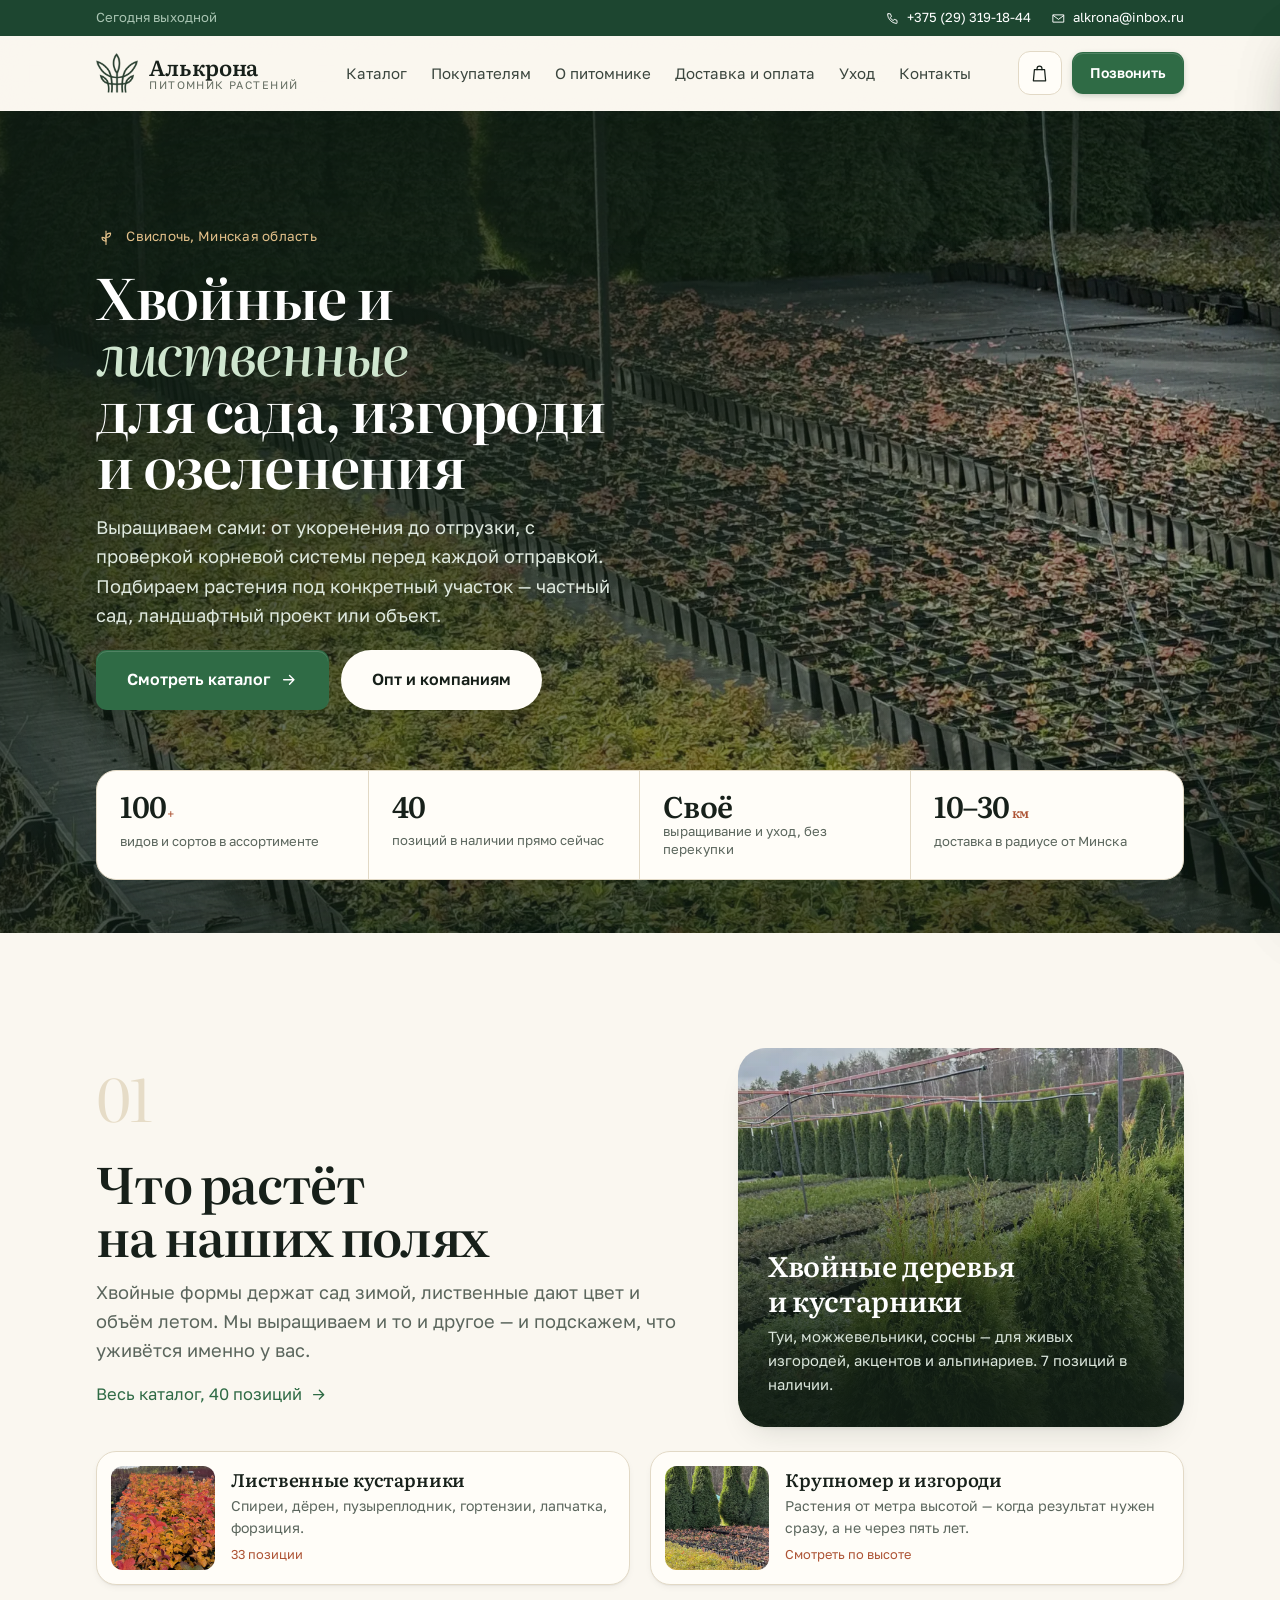
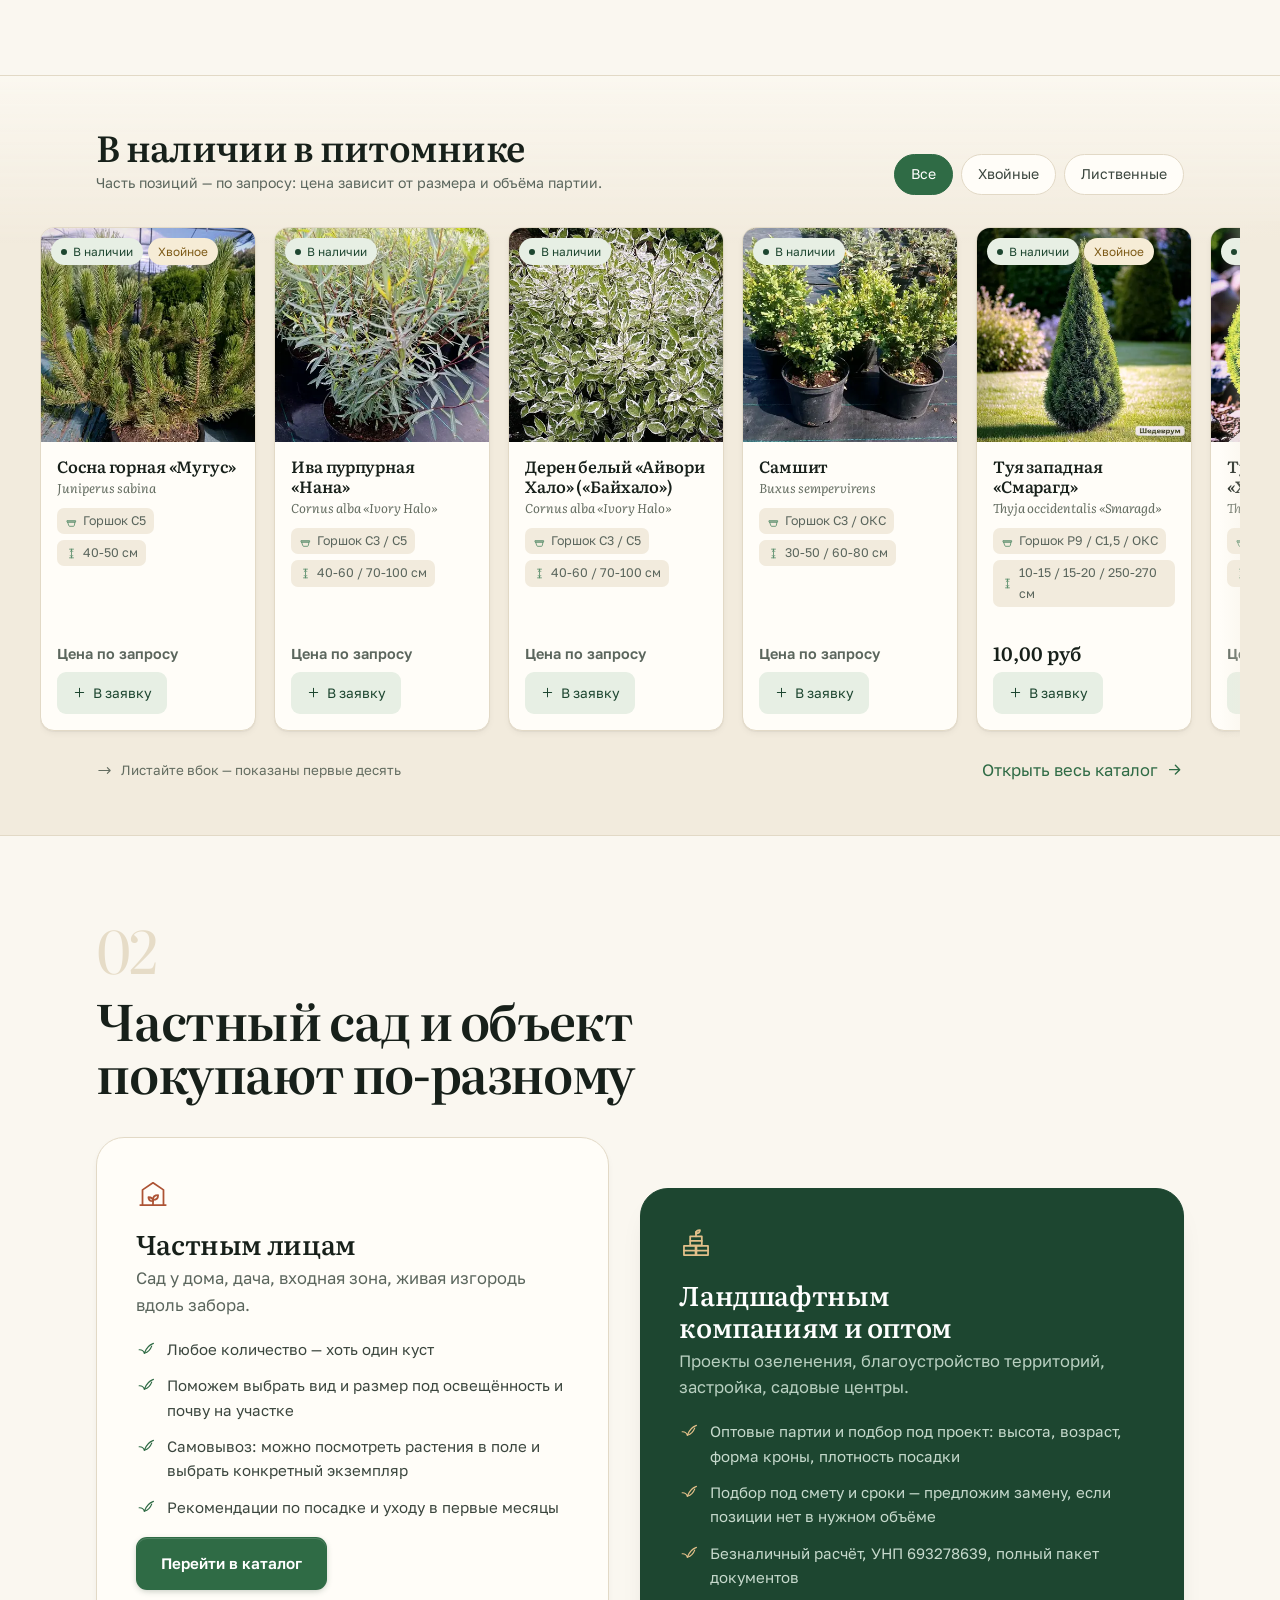
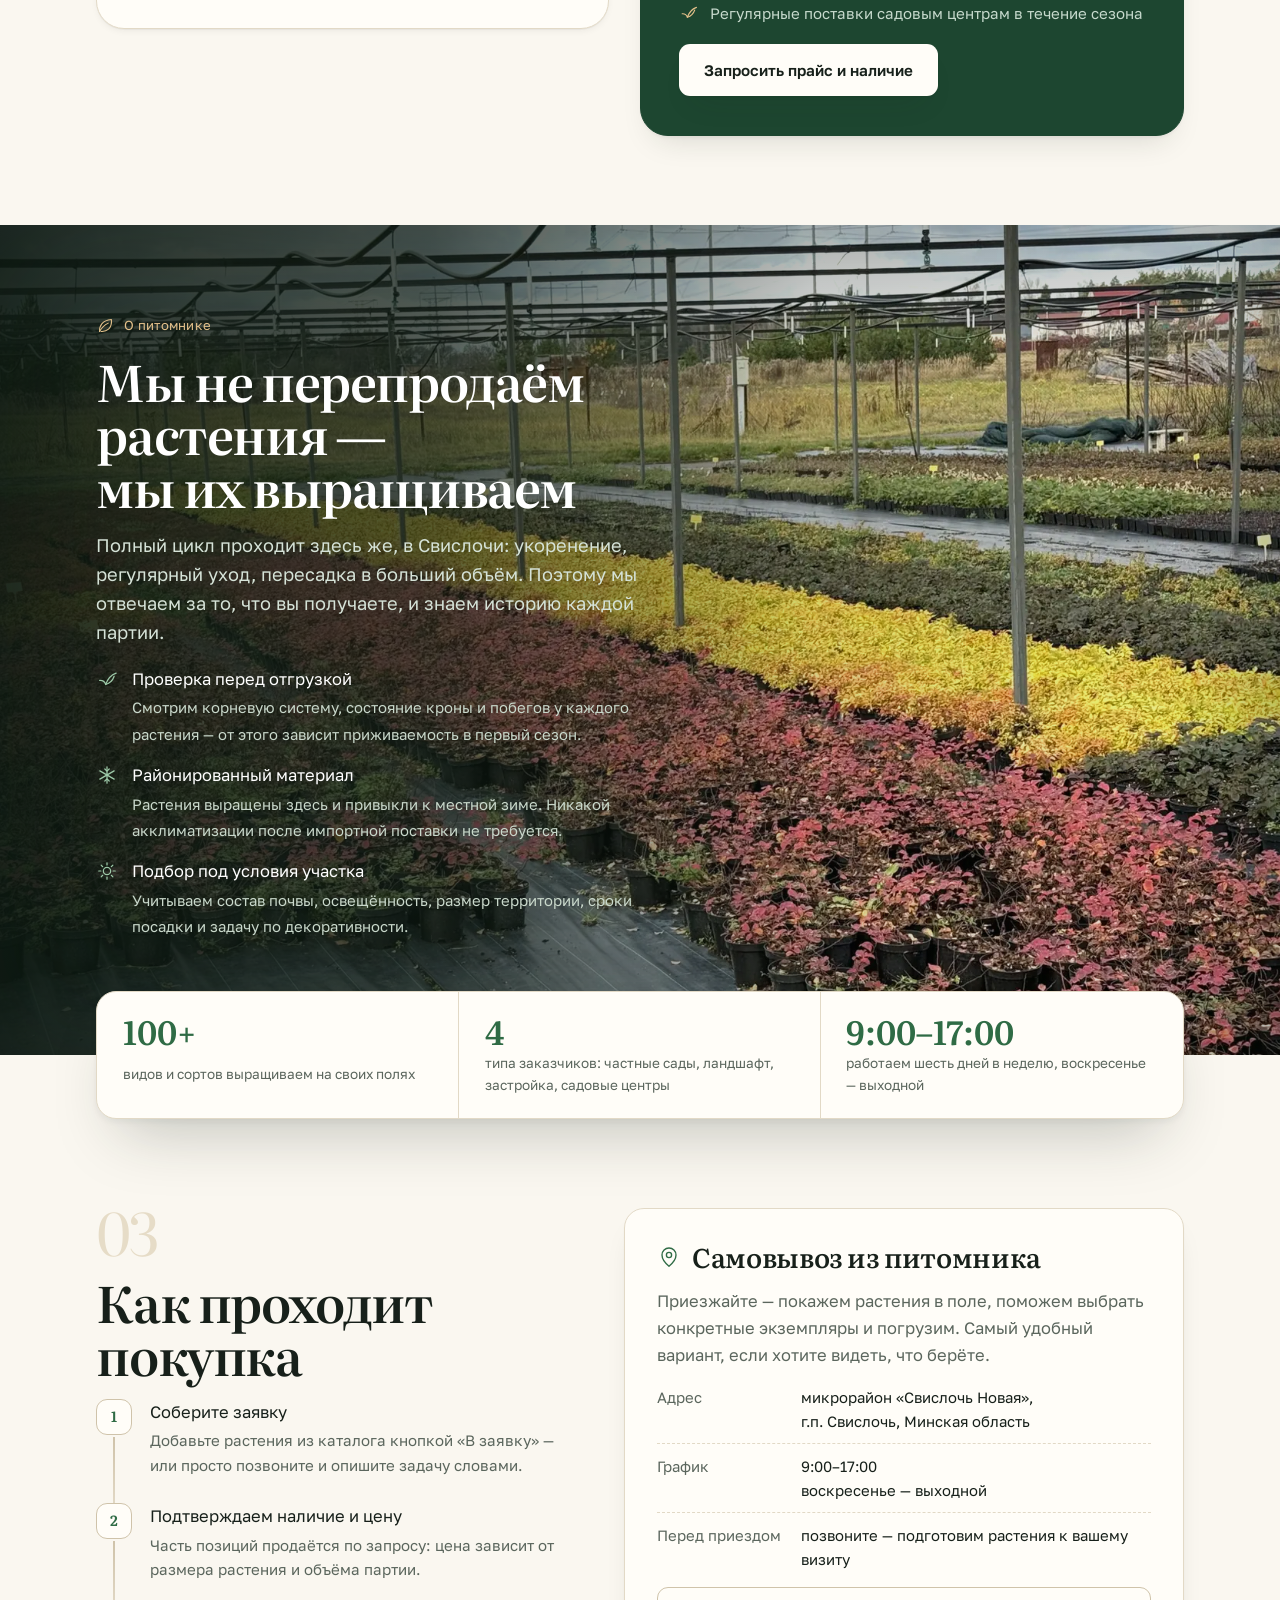
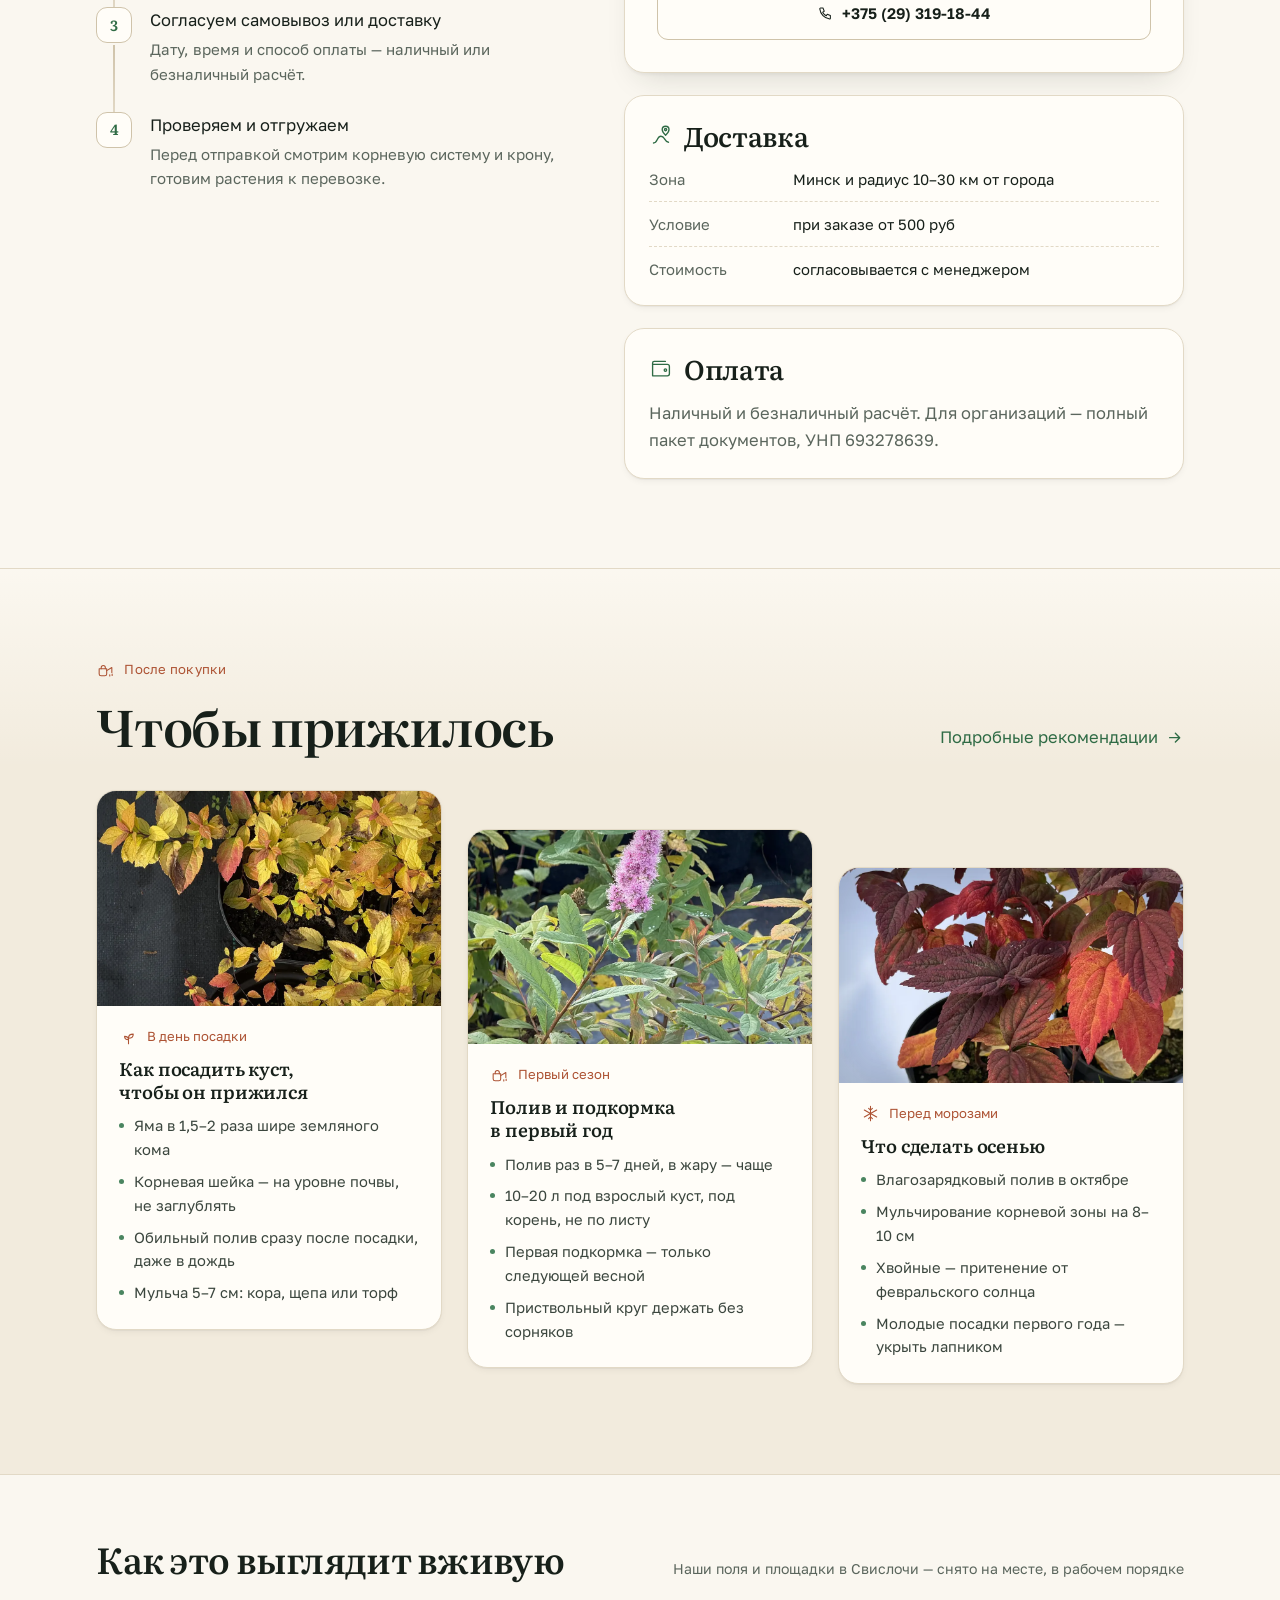
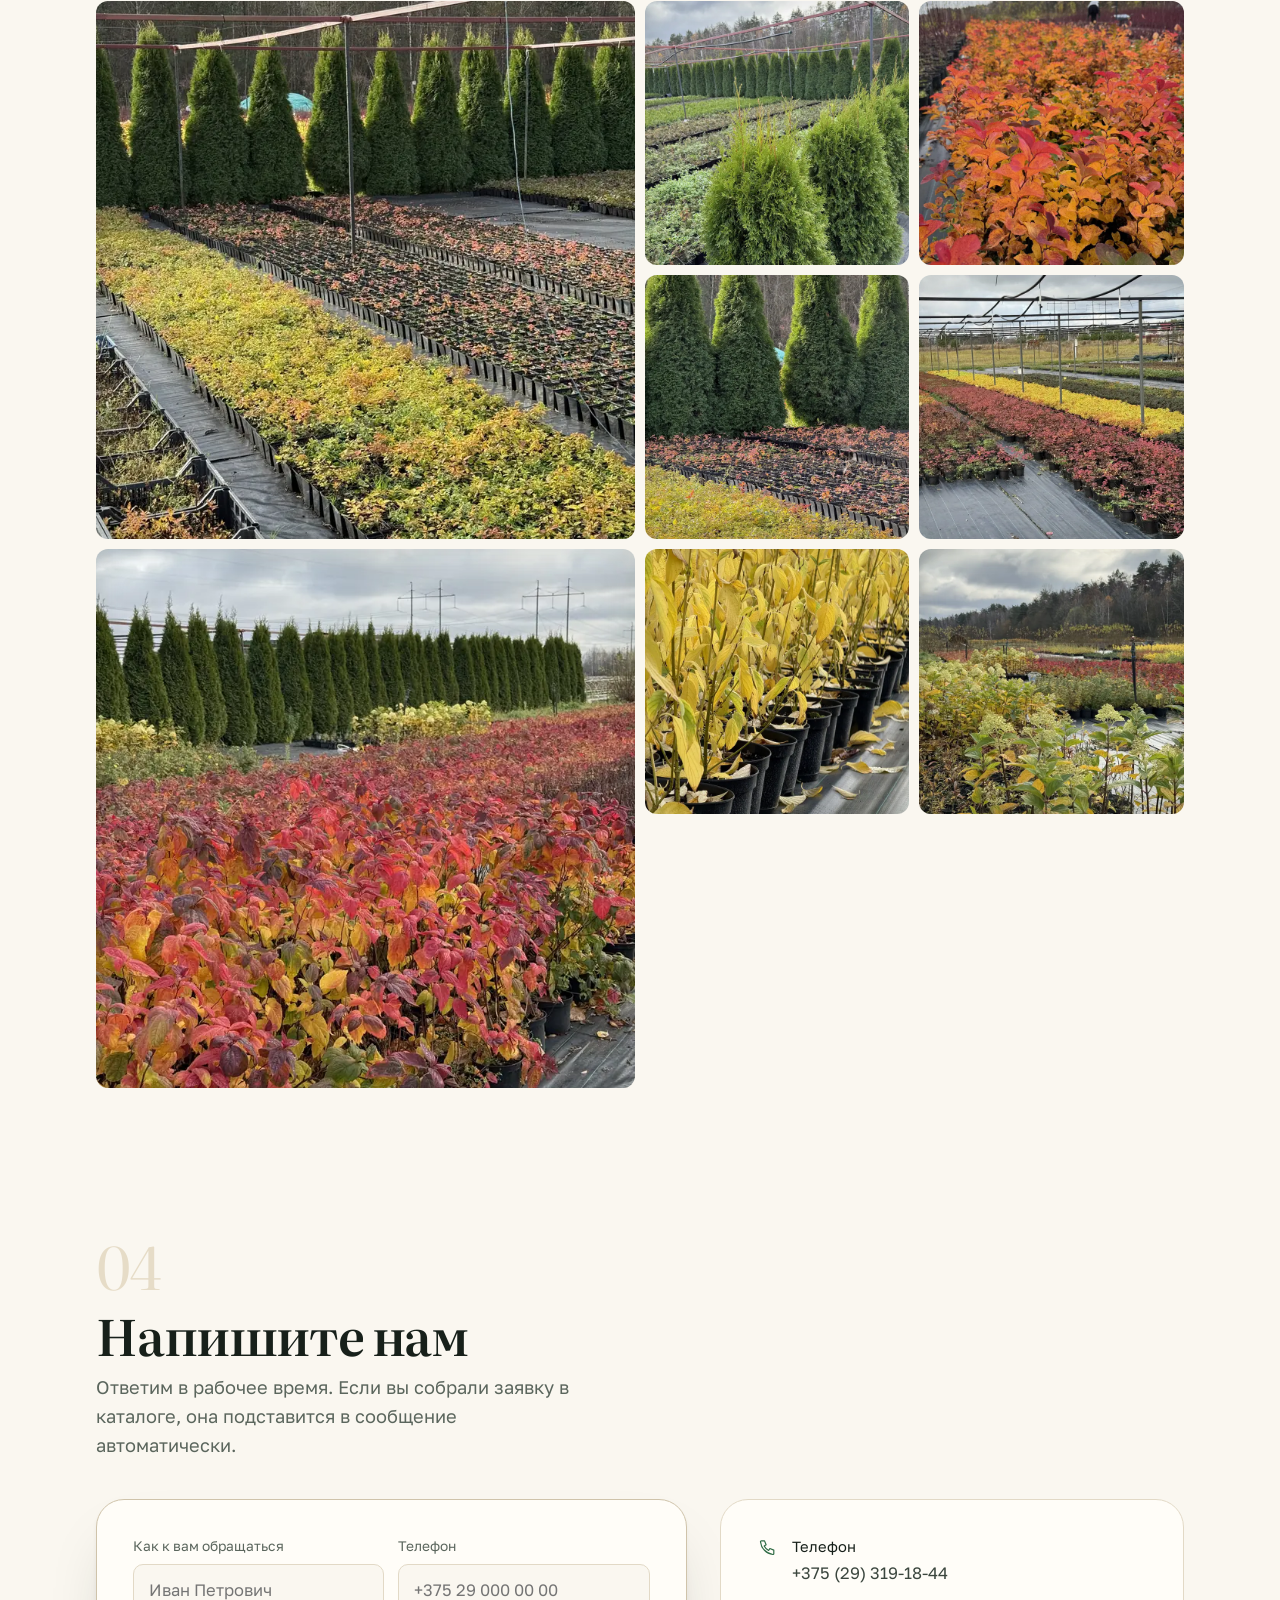
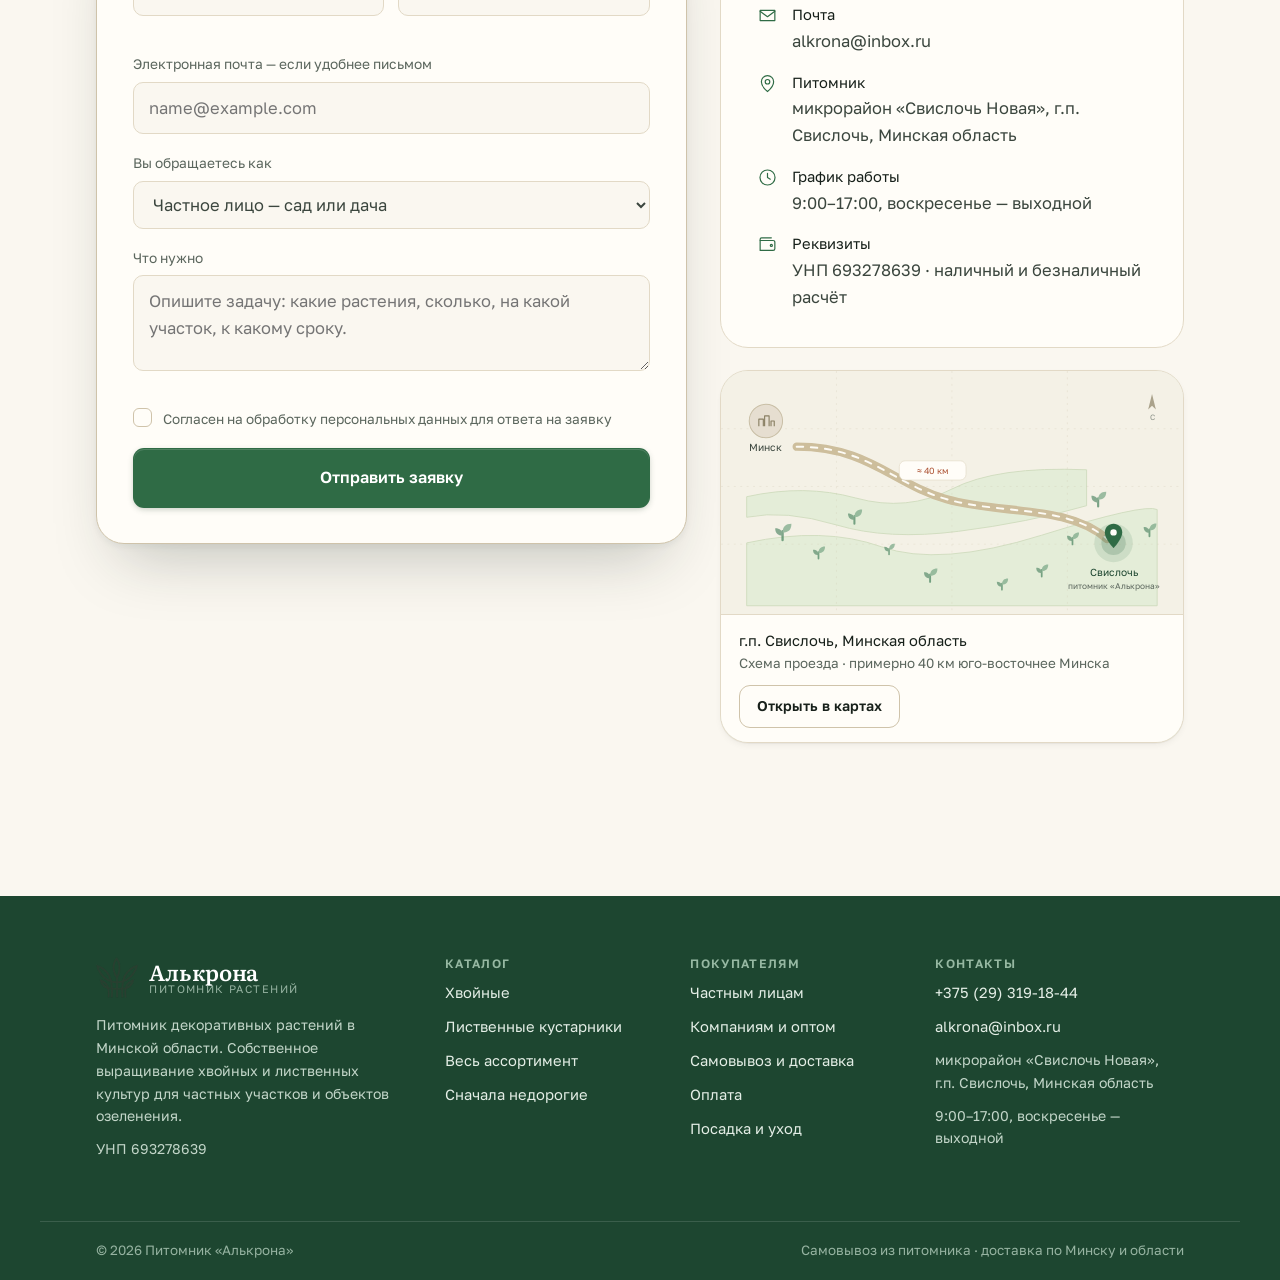
==== index.html @ 6b09556f "first commit" ====
<!doctype html>
<html lang="ru">
<head>
<meta charset="utf-8">
<meta name="viewport" content="width=device-width, initial-scale=1">
<title>Питомник декоративных растений «Алькрона» — хвойные и кустарники, Минская область</title>
<meta name="description" content="Питомник Алькрона в Свислочи Минской области: собственное выращивание хвойных и лиственных декоративных кустарников. Каталог, самовывоз и доставка по Минску и области. Тел. +375 (29) 319-18-44.">
<meta name="theme-color" content="#1d4630">
<meta property="og:title" content="Питомник декоративных растений «Алькрона» — хвойные и кустарники, Минская область">
<meta property="og:description" content="Питомник Алькрона в Свислочи Минской области: собственное выращивание хвойных и лиственных декоративных кустарников. Каталог, самовывоз и доставка по Минску и области. Тел. +375 (29) 319-18-44.">
<meta property="og:type" content="website">
<meta property="og:locale" content="ru_RU">
<link rel="icon" href="assets/img/favicon.png" type="image/png">
<link rel="apple-touch-icon" href="assets/img/logo-mark-128.png">
<link rel="preconnect" href="https://fonts.googleapis.com">
<link rel="preconnect" href="https://fonts.gstatic.com" crossorigin>
<link href="https://fonts.googleapis.com/css2?family=Literata:ital,opsz,wght@0,7..72,400..700;1,7..72,400..600&family=Golos+Text:wght@400..700&display=swap" rel="stylesheet">
<link rel="stylesheet" href="assets/css/styles.css?v=1787279535">
</head>
<body>
<a class="skip" href="#main">Перейти к содержимому</a>

<div class="topbar">
  <div class="wrap">
    <span class="t-note" data-today>9:00–17:00, воскресенье — выходной</span>
    <span style="display:flex;gap:20px;flex-wrap:wrap;align-items:center">
      <a href="tel:+375293191844"><svg viewBox="0 0 24 24" fill="none" stroke="currentColor" stroke-linecap="round" stroke-linejoin="round" stroke-width="1.5" aria-hidden="true"><path d="M5 4.4h3.6l1.8 4.5-2.2 1.4a11.4 11.4 0 0 0 5.1 5.1l1.4-2.2 4.5 1.8V19a1 1 0 0 1-1.1 1A16.4 16.4 0 0 1 4 5.5 1 1 0 0 1 5 4.4z"/></svg>+375 (29) 319-18-44</a>
      <a href="mailto:alkrona@inbox.ru"><svg viewBox="0 0 24 24" fill="none" stroke="currentColor" stroke-linecap="round" stroke-linejoin="round" stroke-width="1.5" aria-hidden="true"><path d="M3.6 6.2h16.8v11.6H3.6z"/><path d="m3.6 7.2 8.4 6.2 8.4-6.2"/></svg>alkrona@inbox.ru</a>
    </span>
  </div>
</div>

<header class="header">
  <div class="wrap nav">
    <a class="brand" href="index.html" aria-label="Алькрона — на главную">
      <img src="assets/img/logo-mark-128.png" alt="" width="42" height="41">
      <span class="brand-txt"><b>Алькрона</b><span>питомник растений</span></span>
    </a>
    <nav class="nav-links" aria-label="Основное меню"><a href="catalog.html">Каталог</a><a href="#audience">Покупателям</a><a href="#about">О питомнике</a><a href="#buy">Доставка и оплата</a><a href="care.html">Уход</a><a href="#contacts">Контакты</a></nav>
    <div class="nav-actions">
      <button class="icon-btn" data-req-open aria-label="Открыть заявку" aria-haspopup="dialog">
        <svg viewBox="0 0 24 24" fill="none" stroke="currentColor" stroke-linecap="round" stroke-linejoin="round" stroke-width="1.4" aria-hidden="true"><path d="M6.2 7.6h11.6L19 20.4H5z"/><path d="M9.2 7.6V6.4a2.8 2.8 0 0 1 5.6 0v1.2"/></svg><span class="badge" data-req-count aria-hidden="true">0</span>
      </button>
      <a class="btn btn-primary btn-sm nav-call" href="tel:+375293191844">Позвонить</a>
      <button class="icon-btn burger" data-burger aria-label="Меню" aria-expanded="false"><svg viewBox="0 0 24 24" fill="none" stroke="currentColor" stroke-linecap="round" stroke-linejoin="round" stroke-width="1.4" aria-hidden="true"><path d="M4 8h16M4 16h16"/></svg></button>
    </div>
  </div>
</header>

<nav class="mobile-nav" aria-label="Мобильное меню">
  <div class="m-head">
    <span class="brand-txt"><b>Меню</b></span>
    <button class="icon-btn" data-close-nav aria-label="Закрыть меню"><svg viewBox="0 0 24 24" fill="none" stroke="currentColor" stroke-linecap="round" stroke-linejoin="round" stroke-width="1.4" aria-hidden="true"><path d="M6 6l12 12M18 6 6 18"/></svg></button>
  </div>
  <a href="catalog.html">Каталог</a><a href="#audience">Покупателям</a><a href="#about">О питомнике</a><a href="#buy">Доставка и оплата</a><a href="care.html">Уход</a><a href="#contacts">Контакты</a>
  <div class="m-foot">
    <a class="btn btn-primary btn-block" href="tel:+375293191844">+375 (29) 319-18-44</a>
    <a class="btn btn-outline btn-block" href="mailto:alkrona@inbox.ru">alkrona@inbox.ru</a>
    <p class="small muted">микрорайон «Свислочь Новая», г.п. Свислочь, Минская область<br>9:00–17:00, воскресенье — выходной</p>
  </div>
</nav>

<main id="main">

  <!-- ======================= ХИРО ======================= -->
  <section class="hero">
    <div class="hero-media">
      <img src="assets/img/nursery/field-3894-w1920.webp"
           srcset="assets/img/nursery/field-3894-w1200.webp 1200w,
                   assets/img/nursery/field-3894-w1920.webp 1920w"
           sizes="100vw"
           alt="Ряды контейнерных растений в питомнике «Алькрона» под Свислочью"
           width="1920" height="1080" fetchpriority="high" decoding="async">
    </div>
    <div class="wrap hero-inner">
      <div class="hero-copy">
        <span class="hero-kicker"><svg viewBox="0 0 24 24" fill="none" stroke="currentColor" stroke-linecap="round" stroke-linejoin="round" stroke-width="1.35" aria-hidden="true"><path d="M12 21V5"/><path d="M12 12c0-3 2-4.6 5.5-4.6C17.5 11 15.5 12.6 12 12.6z"/><path d="M12 16.4c0-2.6-1.8-4-4.8-4 0 3.2 1.8 4.6 4.8 4.6z"/></svg>Свислочь, Минская область</span>
        <h1>Хвойные и <span class="em">лиственные</span><br>для сада, изгороди<br>и озеленения</h1>
        <p class="lede">Выращиваем сами: от укоренения до отгрузки, с проверкой корневой системы
           перед каждой отправкой. Подбираем растения под конкретный участок — частный сад,
           ландшафтный проект или объект.</p>
        <div class="hero-cta">
          <a class="btn btn-primary btn-lg" href="catalog.html">Смотреть каталог <svg viewBox="0 0 24 24" fill="none" stroke="currentColor" stroke-linecap="round" stroke-linejoin="round" stroke-width="1.9" aria-hidden="true"><path d="M5 12h14M13 6l6 6-6 6"/></svg></a>
          <a class="btn btn-white btn-lg btn-pill" href="#audience">Опт и компаниям</a>
        </div>
      </div>

      <div class="hero-facts">
        <div><b>100<span class="accent">+</span></b><span>видов и сортов в ассортименте</span></div>
        <div><b>40</b><span>позиций в наличии прямо сейчас</span></div>
        <div><b>Своё</b><span>выращивание и уход, без перекупки</span></div>
        <div><b>10–30<span class="accent"> км</span></b><span>доставка в радиусе от Минска</span></div>
      </div>
    </div>
  </section>

  <!-- ======================= ЧТО ВЫРАЩИВАЕМ — асимметричный сплит ======================= -->
  <section class="section" id="categories" style="padding-top:clamp(84px,9vw,132px)">
    <div class="wrap grow">
      <div class="grow-head">
        <span class="mark-num" aria-hidden="true">01</span>
        <h2 class="t-major">Что растёт<br>на наших полях</h2>
        <p class="lede">Хвойные формы держат сад зимой, лиственные дают цвет и объём летом.
           Мы выращиваем и то и другое — и подскажем, что уживётся именно у вас.</p>
        <a class="link-arrow" href="catalog.html">Весь каталог, 40 позиций <svg viewBox="0 0 24 24" fill="none" stroke="currentColor" stroke-linecap="round" stroke-linejoin="round" stroke-width="1.9" aria-hidden="true"><path d="M5 12h14M13 6l6 6-6 6"/></svg></a>
      </div>

      <a class="grow-lead" href="catalog.html?cat=hvojnye-derevya-i-kustarniki">
        <img src="assets/img/nursery/field-3924-sq.webp"
             alt="Туи и можжевельники на площадке питомника" width="700" height="700"
             loading="lazy" decoding="async">
        <span class="cap">
          <h3>Хвойные деревья и кустарники</h3>
          <p>Туи, можжевельники, сосны — для живых изгородей, акцентов и альпинариев.
             7 позиций в наличии.</p>
        </span>
      </a>
    </div>

    <div class="wrap" style="margin-top:clamp(16px,2vw,24px)">
      <div class="grow-side" style="grid-template-columns:1fr 1fr;display:grid">
        <a class="grow-card" href="catalog.html?cat=listvennye-kustarniki">
          <img src="assets/img/nursery/field-3826-sq.webp" alt="Спиреи в осенней окраске"
               width="700" height="700" loading="lazy" decoding="async">
          <span>
            <h3>Лиственные кустарники</h3>
            <p>Спиреи, дёрен, пузыреплодник, гортензии, лапчатка, форзиция.</p>
            <span class="n">33 позиции</span>
          </span>
        </a>
        <a class="grow-card" href="catalog.html?cat=&amp;sort=height-desc">
          <img src="assets/img/nursery/field-3897-sq.webp" alt="Ряды крупных хвойных"
               width="700" height="700" loading="lazy" decoding="async">
          <span>
            <h3>Крупномер и изгороди</h3>
            <p>Растения от метра высотой — когда результат нужен сразу, а не через пять лет.</p>
            <span class="n">Смотреть по высоте</span>
          </span>
        </a>
      </div>
    </div>
  </section>

  <!-- ======================= ЛЕНТА КАТАЛОГА ======================= -->
  <section class="section-tight section-sand" id="popular" style="overflow:hidden">
    <div class="wrap">
      <div class="ribbon-head">
        <div>
          <h2>В наличии в питомнике</h2>
          <p class="muted small" style="margin-top:6px">Часть позиций — по запросу: цена зависит
             от размера и объёма партии.</p>
        </div>
        <div style="display:flex;gap:8px;flex-wrap:wrap" role="group" aria-label="Фильтр по типу">
          <button class="chip" data-cat-chip="all" aria-pressed="true">Все</button>
          <button class="chip" data-cat-chip="hvojnye-derevya-i-kustarniki" aria-pressed="false">Хвойные</button>
          <button class="chip" data-cat-chip="listvennye-kustarniki" aria-pressed="false">Лиственные</button>
        </div>
      </div>
    </div>

    <div class="wrap ribbon-wrap">
      <div class="ribbon" data-grid tabindex="0" role="region" aria-label="Растения в наличии"></div>
      <div style="display:flex;flex-wrap:wrap;gap:16px;align-items:center;justify-content:space-between;margin-top:8px">
        <span class="ribbon-hint"><svg viewBox="0 0 24 24" fill="none" stroke="currentColor" stroke-linecap="round" stroke-linejoin="round" stroke-width="1.5" aria-hidden="true"><path d="M4 12h16M16 8l4 4-4 4"/></svg>Листайте вбок — показаны первые десять</span>
        <a class="link-arrow" href="catalog.html">Открыть весь каталог <svg viewBox="0 0 24 24" fill="none" stroke="currentColor" stroke-linecap="round" stroke-linejoin="round" stroke-width="1.9" aria-hidden="true"><path d="M5 12h14M13 6l6 6-6 6"/></svg></a>
      </div>
    </div>
  </section>

  <!-- ======================= КОМУ ПОДХОДИМ ======================= -->
  <section class="section" id="audience">
    <div class="wrap">
      <div style="max-width:62ch;margin-bottom:clamp(26px,3vw,40px)">
        <span class="mark-num" aria-hidden="true">02</span>
        <h2 class="t-major">Частный сад и объект<br>покупают по-разному</h2>
      </div>

      <div class="aud-grid">
        <div class="aud">
          <span class="aud-mark"><svg viewBox="0 0 24 24" fill="none" stroke="currentColor" stroke-linecap="round" stroke-linejoin="round" stroke-width="1.25" aria-hidden="true"><path d="M3 20.5h18"/><path d="M4.6 20.5V9.8l7.4-5 7.4 5v10.7"/><path d="M12 20.5v-4.2"/><path d="M12 16.6c0-2 1.3-3.1 3.6-3.1 0 2.1-1.3 3.3-3.6 3.3z"/><path d="M12 17.6c0-1.6-1.1-2.6-3.2-2.6 0 1.8 1.1 2.8 3.2 2.8z"/></svg></span>
          <div>
            <h3 class="t-minor">Частным лицам</h3>
            <p class="muted" style="margin-top:6px">Сад у дома, дача, входная зона,
               живая изгородь вдоль забора.</p>
          </div>
          <ul class="aud-list">
            <li><svg viewBox="0 0 24 24" fill="none" stroke="currentColor" stroke-linecap="round" stroke-linejoin="round" stroke-width="1.5" aria-hidden="true"><path d="M4 13.6c3.4-.2 5.6 1.4 6.6 4.4 2.4-7 6.2-10.6 11.4-12.4"/><path d="M10.6 18c4.6-1.4 7.6-4.4 9.2-9"/></svg><span>Любое количество — хоть один куст</span></li>
            <li><svg viewBox="0 0 24 24" fill="none" stroke="currentColor" stroke-linecap="round" stroke-linejoin="round" stroke-width="1.5" aria-hidden="true"><path d="M4 13.6c3.4-.2 5.6 1.4 6.6 4.4 2.4-7 6.2-10.6 11.4-12.4"/><path d="M10.6 18c4.6-1.4 7.6-4.4 9.2-9"/></svg><span>Поможем выбрать вид и размер под освещённость и почву на участке</span></li>
            <li><svg viewBox="0 0 24 24" fill="none" stroke="currentColor" stroke-linecap="round" stroke-linejoin="round" stroke-width="1.5" aria-hidden="true"><path d="M4 13.6c3.4-.2 5.6 1.4 6.6 4.4 2.4-7 6.2-10.6 11.4-12.4"/><path d="M10.6 18c4.6-1.4 7.6-4.4 9.2-9"/></svg><span>Самовывоз: можно посмотреть растения в поле и выбрать конкретный экземпляр</span></li>
            <li><svg viewBox="0 0 24 24" fill="none" stroke="currentColor" stroke-linecap="round" stroke-linejoin="round" stroke-width="1.5" aria-hidden="true"><path d="M4 13.6c3.4-.2 5.6 1.4 6.6 4.4 2.4-7 6.2-10.6 11.4-12.4"/><path d="M10.6 18c4.6-1.4 7.6-4.4 9.2-9"/></svg><span>Рекомендации по посадке и уходу в первые месяцы</span></li>
          </ul>
          <a class="btn btn-primary" href="catalog.html">Перейти в каталог</a>
        </div>

        <div class="aud aud-b">
          <span class="aud-mark"><svg viewBox="0 0 24 24" fill="none" stroke="currentColor" stroke-linecap="round" stroke-linejoin="round" stroke-width="1.25" aria-hidden="true"><path d="M3.5 13.4h8.2v6.4H3.5zM12.3 13.4h8.2v6.4h-8.2z"/><path d="M7.9 6.6h8.2V13H7.9z"/><path d="M3.5 16.6h8.2M12.3 16.6h8.2M7.9 9.8h8.2"/><path d="M12 6.6V3.4"/><path d="M12 4.4c0-1.4 1-2.2 2.8-2.2 0 1.5-1 2.4-2.8 2.4z"/></svg></span>
          <div>
            <h3 class="t-minor">Ландшафтным компаниям и оптом</h3>
            <p style="margin-top:6px;color:#b9d0c1">Проекты озеленения, благоустройство территорий,
               застройка, садовые центры.</p>
          </div>
          <ul class="aud-list">
            <li><svg viewBox="0 0 24 24" fill="none" stroke="currentColor" stroke-linecap="round" stroke-linejoin="round" stroke-width="1.5" aria-hidden="true"><path d="M4 13.6c3.4-.2 5.6 1.4 6.6 4.4 2.4-7 6.2-10.6 11.4-12.4"/><path d="M10.6 18c4.6-1.4 7.6-4.4 9.2-9"/></svg><span>Оптовые партии и подбор под проект: высота, возраст, форма кроны, плотность посадки</span></li>
            <li><svg viewBox="0 0 24 24" fill="none" stroke="currentColor" stroke-linecap="round" stroke-linejoin="round" stroke-width="1.5" aria-hidden="true"><path d="M4 13.6c3.4-.2 5.6 1.4 6.6 4.4 2.4-7 6.2-10.6 11.4-12.4"/><path d="M10.6 18c4.6-1.4 7.6-4.4 9.2-9"/></svg><span>Подбор под смету и сроки — предложим замену, если позиции нет в нужном объёме</span></li>
            <li><svg viewBox="0 0 24 24" fill="none" stroke="currentColor" stroke-linecap="round" stroke-linejoin="round" stroke-width="1.5" aria-hidden="true"><path d="M4 13.6c3.4-.2 5.6 1.4 6.6 4.4 2.4-7 6.2-10.6 11.4-12.4"/><path d="M10.6 18c4.6-1.4 7.6-4.4 9.2-9"/></svg><span>Безналичный расчёт, УНП 693278639, полный пакет документов</span></li>
            <li><svg viewBox="0 0 24 24" fill="none" stroke="currentColor" stroke-linecap="round" stroke-linejoin="round" stroke-width="1.5" aria-hidden="true"><path d="M4 13.6c3.4-.2 5.6 1.4 6.6 4.4 2.4-7 6.2-10.6 11.4-12.4"/><path d="M10.6 18c4.6-1.4 7.6-4.4 9.2-9"/></svg><span>Регулярные поставки садовым центрам в течение сезона</span></li>
          </ul>
          <a class="btn btn-white" href="#contacts">Запросить прайс и наличие</a>
        </div>
      </div>
    </div>
  </section>

  <!-- ======================= О ПИТОМНИКЕ — полоса во всю ширину ======================= -->
  <section class="band" id="about">
    <div class="band-media">
      <img src="assets/img/nursery/field-3942-w1920.webp"
           srcset="assets/img/nursery/field-3942-w1200.webp 1200w,
                   assets/img/nursery/field-3942-w1920.webp 1920w"
           sizes="100vw"
           alt="Поля питомника «Алькрона» под Свислочью" width="1920" height="1080"
           loading="lazy" decoding="async">
    </div>
    <div class="band-inner">
      <div class="wrap band-wrap">
        <div class="band-copy">
          <span class="mark-leaf" style="color:#e3c08a"><svg viewBox="0 0 24 24" fill="none" stroke="currentColor" stroke-linecap="round" stroke-linejoin="round" stroke-width="1.35" aria-hidden="true"><path d="M4.5 19.5C4 13 7.5 5.5 19.5 4.5c1 12-6.5 15.5-13 15"/><path d="M4.5 19.5c2.5-4.5 6-8 11-10.5"/></svg>О питомнике</span>
          <h2 class="t-major">Мы не перепродаём растения —<br>мы их выращиваем</h2>
          <p class="lede">Полный цикл проходит здесь же, в Свислочи: укоренение, регулярный уход,
             пересадка в больший объём. Поэтому мы отвечаем за то, что вы получаете,
             и знаем историю каждой партии.</p>
          <ul class="checks">
            <li><svg viewBox="0 0 24 24" fill="none" stroke="currentColor" stroke-linecap="round" stroke-linejoin="round" stroke-width="1.4" aria-hidden="true"><path d="M4 13.6c3.4-.2 5.6 1.4 6.6 4.4 2.4-7 6.2-10.6 11.4-12.4"/><path d="M10.6 18c4.6-1.4 7.6-4.4 9.2-9"/></svg><div><b>Проверка перед отгрузкой</b>
              <span>Смотрим корневую систему, состояние кроны и побегов у каждого растения —
              от этого зависит приживаемость в первый сезон.</span></div></li>
            <li><svg viewBox="0 0 24 24" fill="none" stroke="currentColor" stroke-linecap="round" stroke-linejoin="round" stroke-width="1.4" aria-hidden="true"><path d="M12 3v18M4.2 7.5l15.6 9M19.8 7.5l-15.6 9"/><path d="M9.6 5.4 12 7.8l2.4-2.4M9.6 18.6 12 16.2l2.4 2.4"/></svg><div><b>Районированный материал</b>
              <span>Растения выращены здесь и привыкли к местной зиме. Никакой акклиматизации
              после импортной поставки не требуется.</span></div></li>
            <li><svg viewBox="0 0 24 24" fill="none" stroke="currentColor" stroke-linecap="round" stroke-linejoin="round" stroke-width="1.4" aria-hidden="true"><circle cx="12" cy="12" r="4"/><path d="M12 3v2.4M12 18.6V21M3 12h2.4M18.6 12H21M5.6 5.6l1.7 1.7M16.7 16.7l1.7 1.7M18.4 5.6l-1.7 1.7M7.3 16.7l-1.7 1.7"/></svg><div><b>Подбор под условия участка</b>
              <span>Учитываем состав почвы, освещённость, размер территории, сроки посадки
              и задачу по декоративности.</span></div></li>
          </ul>
        </div>
      </div>
    </div>
  </section>

  <div class="wrap">
    <div class="band-stats">
      <div><b>100+</b><span>видов и сортов выращиваем на своих полях</span></div>
      <div><b>4</b><span>типа заказчиков: частные сады, ландшафт, застройка, садовые центры</span></div>
      <div><b>9:00–17:00</b><span>работаем шесть дней в неделю, воскресенье — выходной</span></div>
    </div>
  </div>

  <!-- ======================= КАК КУПИТЬ ======================= -->
  <section class="section" id="buy" style="padding-top:clamp(56px,7vw,96px)">
    <div class="wrap buy">
      <div>
        <span class="mark-num" aria-hidden="true">03</span>
        <h2 class="t-major" style="margin-bottom:18px">Как проходит<br>покупка</h2>
        <ol class="timeline">
          <li><span class="num">1</span>
            <div><b>Соберите заявку</b>
              <p>Добавьте растения из каталога кнопкой «В заявку» — или просто позвоните
                 и опишите задачу словами.</p></div></li>
          <li><span class="num">2</span>
            <div><b>Подтверждаем наличие и цену</b>
              <p>Часть позиций продаётся по запросу: цена зависит от размера растения
                 и объёма партии.</p></div></li>
          <li><span class="num">3</span>
            <div><b>Согласуем самовывоз или доставку</b>
              <p>Дату, время и способ оплаты — наличный или безналичный расчёт.</p></div></li>
          <li><span class="num">4</span>
            <div><b>Проверяем и отгружаем</b>
              <p>Перед отправкой смотрим корневую систему и крону, готовим растения
                 к перевозке.</p></div></li>
        </ol>
      </div>

      <div class="buy-cards">
        <div class="buy-card">
          <h3 class="t-minor"><svg viewBox="0 0 24 24" fill="none" stroke="currentColor" stroke-linecap="round" stroke-linejoin="round" stroke-width="1.35" aria-hidden="true"><path d="M12 21.2s7-5.7 7-11.2a7 7 0 1 0-14 0c0 5.5 7 11.2 7 11.2z"/><circle cx="12" cy="10" r="2.6"/></svg>Самовывоз из питомника</h3>
          <p class="muted">Приезжайте — покажем растения в поле, поможем выбрать конкретные
             экземпляры и погрузим. Самый удобный вариант, если хотите видеть, что берёте.</p>
          <div class="kv">
            <div><span class="k">Адрес</span><span class="v">микрорайон «Свислочь Новая»,<br>г.п. Свислочь, Минская область</span></div>
            <div><span class="k">График</span><span class="v">9:00–17:00<br>воскресенье — выходной</span></div>
            <div><span class="k">Перед приездом</span><span class="v">позвоните — подготовим растения к вашему визиту</span></div>
          </div>
          <a class="btn btn-outline" href="tel:+375293191844"><svg viewBox="0 0 24 24" fill="none" stroke="currentColor" stroke-linecap="round" stroke-linejoin="round" stroke-width="1.5" aria-hidden="true"><path d="M5 4.4h3.6l1.8 4.5-2.2 1.4a11.4 11.4 0 0 0 5.1 5.1l1.4-2.2 4.5 1.8V19a1 1 0 0 1-1.1 1A16.4 16.4 0 0 1 4 5.5 1 1 0 0 1 5 4.4z"/></svg>+375 (29) 319-18-44</a>
        </div>

        <div class="buy-card tight">
          <h3 class="t-minor"><svg viewBox="0 0 24 24" fill="none" stroke="currentColor" stroke-linecap="round" stroke-linejoin="round" stroke-width="1.35" aria-hidden="true"><path d="M4.5 20c4.4 0 3.2-6.8 7.4-6.8 4.2 0 3.4 6 7.6 6"/><path d="M16.6 3.2c1.9 0 3.4 1.5 3.4 3.4 0 2.5-3.4 5.6-3.4 5.6s-3.4-3.1-3.4-5.6c0-1.9 1.5-3.4 3.4-3.4z"/><circle cx="16.6" cy="6.6" r="1.1"/></svg>Доставка</h3>
          <div class="kv">
            <div><span class="k">Зона</span><span class="v">Минск и радиус 10–30 км от города</span></div>
            <div><span class="k">Условие</span><span class="v">при заказе от 500 руб</span></div>
            <div><span class="k">Стоимость</span><span class="v">согласовывается с менеджером</span></div>
          </div>
        </div>

        <div class="buy-card tight">
          <h3 class="t-minor"><svg viewBox="0 0 24 24" fill="none" stroke="currentColor" stroke-linecap="round" stroke-linejoin="round" stroke-width="1.35" aria-hidden="true"><path d="M3.6 7.4h14.8a2 2 0 0 1 2 2v7.4a2 2 0 0 1-2 2H3.6z"/><path d="M3.6 7.4V6a1.6 1.6 0 0 1 1.6-1.6h11.2"/><circle cx="16.4" cy="13.1" r="1.2"/></svg>Оплата</h3>
          <p class="muted">Наличный и безналичный расчёт. Для организаций — полный пакет
             документов, УНП 693278639.</p>
        </div>
      </div>
    </div>
  </section>

  <!-- ======================= УХОД ======================= -->
  <section class="section section-sand" id="care">
    <div class="wrap">
      <div style="display:flex;flex-wrap:wrap;gap:20px;align-items:flex-end;justify-content:space-between;margin-bottom:clamp(24px,3vw,40px)">
        <div style="max-width:46ch">
          <span class="mark-leaf"><svg viewBox="0 0 24 24" fill="none" stroke="currentColor" stroke-linecap="round" stroke-linejoin="round" stroke-width="1.35" aria-hidden="true"><path d="M4 11h9.5v6.6a2.4 2.4 0 0 1-2.4 2.4H6.4A2.4 2.4 0 0 1 4 17.6z"/><path d="M13.5 13.4 20 9.4v6.4"/><path d="M6.6 11V9.6a2.6 2.6 0 0 1 5.2 0V11"/><path d="M17.4 18.6v1.6M20.4 17.8v1.8"/></svg>После покупки</span>
          <h2 class="t-major" style="margin-top:12px">Чтобы прижилось</h2>
        </div>
        <a class="link-arrow" href="care.html">Подробные рекомендации <svg viewBox="0 0 24 24" fill="none" stroke="currentColor" stroke-linecap="round" stroke-linejoin="round" stroke-width="1.9" aria-hidden="true"><path d="M5 12h14M13 6l6 6-6 6"/></svg></a>
      </div>

      <div class="care-grid">
        <article class="care">
          <div class="care-media">
            <img src="assets/img/nursery/field-3971-w1200.webp" alt="" width="1200" height="675" loading="lazy" decoding="async">
          </div>
          <div class="care-body">
            <span class="care-ico"><svg viewBox="0 0 24 24" fill="none" stroke="currentColor" stroke-linecap="round" stroke-linejoin="round" stroke-width="1.35" aria-hidden="true"><path d="M12 21v-7"/><path d="M12 14c0-3.2 2-5 6-5 0 3.4-2 5.2-6 5.2z"/><path d="M12 16c0-2.6-1.7-4.2-5-4.2 0 2.8 1.7 4.4 5 4.4z"/></svg>В день посадки</span>
            <h3>Как посадить куст, чтобы он прижился</h3>
            <ul>
              <li>Яма в 1,5–2 раза шире земляного кома</li>
              <li>Корневая шейка — на уровне почвы, не заглублять</li>
              <li>Обильный полив сразу после посадки, даже в дождь</li>
              <li>Мульча 5–7 см: кора, щепа или торф</li>
            </ul>
          </div>
        </article>
        <article class="care">
          <div class="care-media">
            <img src="assets/img/nursery/field-4154-w1200.webp" alt="" width="1200" height="675" loading="lazy" decoding="async">
          </div>
          <div class="care-body">
            <span class="care-ico"><svg viewBox="0 0 24 24" fill="none" stroke="currentColor" stroke-linecap="round" stroke-linejoin="round" stroke-width="1.35" aria-hidden="true"><path d="M4 11h9.5v6.6a2.4 2.4 0 0 1-2.4 2.4H6.4A2.4 2.4 0 0 1 4 17.6z"/><path d="M13.5 13.4 20 9.4v6.4"/><path d="M6.6 11V9.6a2.6 2.6 0 0 1 5.2 0V11"/><path d="M17.4 18.6v1.6M20.4 17.8v1.8"/></svg>Первый сезон</span>
            <h3>Полив и подкормка в первый год</h3>
            <ul>
              <li>Полив раз в 5–7 дней, в жару — чаще</li>
              <li>10–20 л под взрослый куст, под корень, не по листу</li>
              <li>Первая подкормка — только следующей весной</li>
              <li>Приствольный круг держать без сорняков</li>
            </ul>
          </div>
        </article>
        <article class="care">
          <div class="care-media">
            <img src="assets/img/nursery/field-3748-w1200.webp" alt="" width="1200" height="675" loading="lazy" decoding="async">
          </div>
          <div class="care-body">
            <span class="care-ico"><svg viewBox="0 0 24 24" fill="none" stroke="currentColor" stroke-linecap="round" stroke-linejoin="round" stroke-width="1.35" aria-hidden="true"><path d="M12 3v18M4.2 7.5l15.6 9M19.8 7.5l-15.6 9"/><path d="M9.6 5.4 12 7.8l2.4-2.4M9.6 18.6 12 16.2l2.4 2.4"/></svg>Перед морозами</span>
            <h3>Что сделать осенью</h3>
            <ul>
              <li>Влагозарядковый полив в октябре</li>
              <li>Мульчирование корневой зоны на 8–10 см</li>
              <li>Хвойные — притенение от февральского солнца</li>
              <li>Молодые посадки первого года — укрыть лапником</li>
            </ul>
          </div>
        </article>
      </div>
    </div>
  </section>

  <!-- ======================= ГАЛЕРЕЯ ======================= -->
  <section class="section-tight" id="gallery" style="padding-block:clamp(44px,5vw,72px)">
    <div class="wrap">
      <div style="display:flex;flex-wrap:wrap;gap:16px;align-items:baseline;justify-content:space-between;margin-bottom:20px">
        <h2>Как это выглядит вживую</h2>
        <p class="small muted">Наши поля и площадки в Свислочи — снято на месте, в рабочем порядке</p>
      </div>
      <div class="gallery"><button data-shot="assets/img/nursery/field-3894-1600.webp" data-cap="Ряды контейнерных растений в питомнике" aria-label="Открыть фото: Ряды контейнерных растений в питомнике"><img src="assets/img/nursery/field-3894-sq.webp" alt="Ряды контейнерных растений в питомнике" width="700" height="700" loading="lazy" decoding="async"></button><button data-shot="assets/img/nursery/field-3924-1600.webp" data-cap="Туи и можжевельники на площадке" aria-label="Открыть фото: Туи и можжевельники на площадке"><img src="assets/img/nursery/field-3924-sq.webp" alt="Туи и можжевельники на площадке" width="700" height="700" loading="lazy" decoding="async"></button><button data-shot="assets/img/nursery/field-3826-1600.webp" data-cap="Спиреи в осенней окраске" aria-label="Открыть фото: Спиреи в осенней окраске"><img src="assets/img/nursery/field-3826-sq.webp" alt="Спиреи в осенней окраске" width="700" height="700" loading="lazy" decoding="async"></button><button data-shot="assets/img/nursery/field-3897-1600.webp" data-cap="Живая изгородь из хвойных" aria-label="Открыть фото: Живая изгородь из хвойных"><img src="assets/img/nursery/field-3897-sq.webp" alt="Живая изгородь из хвойных" width="700" height="700" loading="lazy" decoding="async"></button><button data-shot="assets/img/nursery/field-3942-1600.webp" data-cap="Поля питомника под Свислочью" aria-label="Открыть фото: Поля питомника под Свислочью"><img src="assets/img/nursery/field-3942-sq.webp" alt="Поля питомника под Свислочью" width="700" height="700" loading="lazy" decoding="async"></button><button data-shot="assets/img/nursery/field-3709-1600.webp" data-cap="Дёрен и спирея, подготовка к отгрузке" aria-label="Открыть фото: Дёрен и спирея, подготовка к отгрузке"><img src="assets/img/nursery/field-3709-sq.webp" alt="Дёрен и спирея, подготовка к отгрузке" width="700" height="700" loading="lazy" decoding="async"></button><button data-shot="assets/img/nursery/field-3721-1600.webp" data-cap="Контейнеры С3 и С5 на площадке" aria-label="Открыть фото: Контейнеры С3 и С5 на площадке"><img src="assets/img/nursery/field-3721-sq.webp" alt="Контейнеры С3 и С5 на площадке" width="700" height="700" loading="lazy" decoding="async"></button><button data-shot="assets/img/nursery/field-3685-1600.webp" data-cap="Гортензии и кустарники в поле" aria-label="Открыть фото: Гортензии и кустарники в поле"><img src="assets/img/nursery/field-3685-sq.webp" alt="Гортензии и кустарники в поле" width="700" height="700" loading="lazy" decoding="async"></button></div>
    </div>
  </section>

  <!-- ======================= КОНТАКТЫ ======================= -->
  <section class="section" id="contacts">
    <div class="wrap">
      <div style="max-width:50ch;margin-bottom:clamp(24px,3vw,38px)">
        <span class="mark-num" aria-hidden="true">04</span>
        <h2 class="t-major">Напишите нам</h2>
        <p class="lede" style="margin-top:12px">Ответим в рабочее время. Если вы собрали заявку
           в каталоге, она подставится в сообщение автоматически.</p>
      </div>

      <div class="contact-grid">
        <form class="contact-card form" data-form data-order-form novalidate>
          <div class="two">
            <div class="field">
              <label for="f-name">Как к вам обращаться</label>
              <input id="f-name" name="name" type="text" required autocomplete="name" placeholder="Иван Петрович">
              <span class="msg" aria-live="polite"></span>
            </div>
            <div class="field">
              <label for="f-phone">Телефон</label>
              <input id="f-phone" name="phone" type="tel" required autocomplete="tel" placeholder="+375 29 000 00 00">
              <span class="msg" aria-live="polite"></span>
            </div>
          </div>
          <div class="field">
            <label for="f-email">Электронная почта <span class="muted">— если удобнее письмом</span></label>
            <input id="f-email" name="email" type="email" autocomplete="email" placeholder="name@example.com">
          </div>
          <div class="field">
            <label for="f-who">Вы обращаетесь как</label>
            <select id="f-who" name="who">
              <option>Частное лицо — сад или дача</option>
              <option>Ландшафтная компания — проект</option>
              <option>Застройщик — благоустройство территории</option>
              <option>Садовый центр — закупка партии</option>
            </select>
          </div>
          <div class="field">
            <label for="f-msg">Что нужно</label>
            <textarea id="f-msg" name="message" required
              placeholder="Опишите задачу: какие растения, сколько, на какой участок, к какому сроку."></textarea>
            <span class="msg" aria-live="polite"></span>
          </div>
          <label class="consent">
            <input type="checkbox" name="consent" required>
            <span>Согласен на обработку персональных данных для ответа на заявку</span>
          </label>
          <button class="btn btn-primary btn-lg" type="submit">Отправить заявку</button>
          <div class="form-ok" data-form-done hidden><svg viewBox="0 0 24 24" fill="none" stroke="currentColor" stroke-linecap="round" stroke-linejoin="round" stroke-width="2" aria-hidden="true"><path d="M4.4 12.6 9.6 18 20 6.4"/></svg>
            <span>Заявка отправлена. Перезвоним в рабочее время.</span></div>
        </form>

        <div style="display:grid;gap:clamp(16px,2vw,22px)">
          <div class="contact-card">
            <div class="contact-rows">
              <div class="crow"><svg viewBox="0 0 24 24" fill="none" stroke="currentColor" stroke-linecap="round" stroke-linejoin="round" stroke-width="1.35" aria-hidden="true"><path d="M5 4.4h3.6l1.8 4.5-2.2 1.4a11.4 11.4 0 0 0 5.1 5.1l1.4-2.2 4.5 1.8V19a1 1 0 0 1-1.1 1A16.4 16.4 0 0 1 4 5.5 1 1 0 0 1 5 4.4z"/></svg><div><b>Телефон</b>
                <a href="tel:+375293191844">+375 (29) 319-18-44</a></div></div>
              <div class="crow"><svg viewBox="0 0 24 24" fill="none" stroke="currentColor" stroke-linecap="round" stroke-linejoin="round" stroke-width="1.35" aria-hidden="true"><path d="M3.6 6.2h16.8v11.6H3.6z"/><path d="m3.6 7.2 8.4 6.2 8.4-6.2"/></svg><div><b>Почта</b>
                <a href="mailto:alkrona@inbox.ru">alkrona@inbox.ru</a></div></div>
              <div class="crow"><svg viewBox="0 0 24 24" fill="none" stroke="currentColor" stroke-linecap="round" stroke-linejoin="round" stroke-width="1.35" aria-hidden="true"><path d="M12 21.2s7-5.7 7-11.2a7 7 0 1 0-14 0c0 5.5 7 11.2 7 11.2z"/><circle cx="12" cy="10" r="2.6"/></svg><div><b>Питомник</b>
                <span>микрорайон «Свислочь Новая», г.п. Свислочь, Минская область</span></div></div>
              <div class="crow"><svg viewBox="0 0 24 24" fill="none" stroke="currentColor" stroke-linecap="round" stroke-linejoin="round" stroke-width="1.35" aria-hidden="true"><circle cx="12" cy="12" r="8.6"/><path d="M12 7.2V12l3.2 2"/></svg><div><b>График работы</b>
                <span>9:00–17:00, воскресенье — выходной</span></div></div>
              <div class="crow"><svg viewBox="0 0 24 24" fill="none" stroke="currentColor" stroke-linecap="round" stroke-linejoin="round" stroke-width="1.35" aria-hidden="true"><path d="M3.6 7.4h14.8a2 2 0 0 1 2 2v7.4a2 2 0 0 1-2 2H3.6z"/><path d="M3.6 7.4V6a1.6 1.6 0 0 1 1.6-1.6h11.2"/><circle cx="16.4" cy="13.1" r="1.2"/></svg><div><b>Реквизиты</b>
                <span>УНП 693278639 · наличный и безналичный расчёт</span></div></div>
            </div>
          </div>

          <div class="locator">
            <svg viewBox="0 0 720 380" role="img"
     aria-label="Схема проезда: питомник «Алькрона» в г.п. Свислочь, примерно 40 километров юго-восточнее Минска">
  <rect width="720" height="380" fill="#f4f1e6"/>
  <path d="M40 268q120-26 210 6t250-18 180-40v150H40z" fill="#e4edd8" stroke="#cfdcbe" stroke-width="1.4"/><path d="M40 196q90-20 170 2t150-14 210-30v56q-90 26-200 40t-190-10-140-12z" fill="#e4edd8" stroke="#cfdcbe" stroke-width="1.4"/>
  <g opacity=".35" stroke="#c9bfa6" stroke-width="1" stroke-dasharray="3 7">
    <path d="M0 90h720M0 180h720M0 270h720M180 0v380M360 0v380M540 0v380"/>
  </g>
  <g transform="translate(96 236) scale(2.3)" opacity=".72"><path d="M0 12V6" stroke="#4a8560" stroke-width="1.6" stroke-linecap="round"/><path d="M0 7c0-4 2-6 6-6 0 4-2 6-6 6z" fill="#7aa887"/><path d="M0 9c0-3.4-1.8-5-5-5 0 3.4 1.8 5 5 5z" fill="#5e9070"/></g><g transform="translate(152 272) scale(1.7)" opacity=".72"><path d="M0 12V6" stroke="#4a8560" stroke-width="1.6" stroke-linecap="round"/><path d="M0 7c0-4 2-6 6-6 0 4-2 6-6 6z" fill="#7aa887"/><path d="M0 9c0-3.4-1.8-5-5-5 0 3.4 1.8 5 5 5z" fill="#5e9070"/></g><g transform="translate(208 214) scale(2.0)" opacity=".72"><path d="M0 12V6" stroke="#4a8560" stroke-width="1.6" stroke-linecap="round"/><path d="M0 7c0-4 2-6 6-6 0 4-2 6-6 6z" fill="#7aa887"/><path d="M0 9c0-3.4-1.8-5-5-5 0 3.4 1.8 5 5 5z" fill="#5e9070"/></g><g transform="translate(588 186) scale(2.1)" opacity=".72"><path d="M0 12V6" stroke="#4a8560" stroke-width="1.6" stroke-linecap="round"/><path d="M0 7c0-4 2-6 6-6 0 4-2 6-6 6z" fill="#7aa887"/><path d="M0 9c0-3.4-1.8-5-5-5 0 3.4 1.8 5 5 5z" fill="#5e9070"/></g><g transform="translate(548 250) scale(1.7)" opacity=".72"><path d="M0 12V6" stroke="#4a8560" stroke-width="1.6" stroke-linecap="round"/><path d="M0 7c0-4 2-6 6-6 0 4-2 6-6 6z" fill="#7aa887"/><path d="M0 9c0-3.4-1.8-5-5-5 0 3.4 1.8 5 5 5z" fill="#5e9070"/></g><g transform="translate(668 236) scale(1.8)" opacity=".72"><path d="M0 12V6" stroke="#4a8560" stroke-width="1.6" stroke-linecap="round"/><path d="M0 7c0-4 2-6 6-6 0 4-2 6-6 6z" fill="#7aa887"/><path d="M0 9c0-3.4-1.8-5-5-5 0 3.4 1.8 5 5 5z" fill="#5e9070"/></g><g transform="translate(326 306) scale(1.9)" opacity=".72"><path d="M0 12V6" stroke="#4a8560" stroke-width="1.6" stroke-linecap="round"/><path d="M0 7c0-4 2-6 6-6 0 4-2 6-6 6z" fill="#7aa887"/><path d="M0 9c0-3.4-1.8-5-5-5 0 3.4 1.8 5 5 5z" fill="#5e9070"/></g><g transform="translate(438 322) scale(1.6)" opacity=".72"><path d="M0 12V6" stroke="#4a8560" stroke-width="1.6" stroke-linecap="round"/><path d="M0 7c0-4 2-6 6-6 0 4-2 6-6 6z" fill="#7aa887"/><path d="M0 9c0-3.4-1.8-5-5-5 0 3.4 1.8 5 5 5z" fill="#5e9070"/></g><g transform="translate(262 268) scale(1.5)" opacity=".72"><path d="M0 12V6" stroke="#4a8560" stroke-width="1.6" stroke-linecap="round"/><path d="M0 7c0-4 2-6 6-6 0 4-2 6-6 6z" fill="#7aa887"/><path d="M0 9c0-3.4-1.8-5-5-5 0 3.4 1.8 5 5 5z" fill="#5e9070"/></g><g transform="translate(500 300) scale(1.7)" opacity=".72"><path d="M0 12V6" stroke="#4a8560" stroke-width="1.6" stroke-linecap="round"/><path d="M0 7c0-4 2-6 6-6 0 4-2 6-6 6z" fill="#7aa887"/><path d="M0 9c0-3.4-1.8-5-5-5 0 3.4 1.8 5 5 5z" fill="#5e9070"/></g>

  <!-- дорога Минск → Свислочь -->
  <path d="M118 118C230 118 268 176 352 200s188 8 250 62"
        fill="none" stroke="#cdbe9c" stroke-width="13" stroke-linecap="round"/>
  <path d="M118 118C230 118 268 176 352 200s188 8 250 62"
        fill="none" stroke="#fdfbf5" stroke-width="3" stroke-dasharray="10 12" stroke-linecap="round"/>

  <!-- Минск -->
  <g transform="translate(70 78)">
    <circle r="26" fill="#e6ded0" stroke="#c9bfa6" stroke-width="1.6"/>
    <path d="M-11 8v-11h7v11M-2 8v-16h7v16M8 8v-8h5v8" fill="none" stroke="#8a8064" stroke-width="1.8" stroke-linejoin="round"/>
    <text x="0" y="46" text-anchor="middle" font-family="Golos Text, sans-serif"
          font-size="16" font-weight="600" fill="#3b463e">Минск</text>
  </g>

  <!-- расстояние -->
  <g transform="translate(330 156)">
    <rect x="-52" y="-16" width="104" height="30" rx="9" fill="#fffdf8" stroke="#e2d9c6"/>
    <text x="0" y="4" text-anchor="middle" font-family="Golos Text, sans-serif"
          font-size="14" font-weight="600" fill="#ad5334">≈ 40 км</text>
  </g>

  <!-- питомник -->
  <g transform="translate(612 268)">
    <circle r="30" fill="#2f6b45" opacity=".12"/>
    <circle r="19" fill="#2f6b45" opacity=".2"/>
    <path d="M0-30c7.6 0 13.6 6 13.6 13.6C13.6-6.4 0 8 0 8s-13.6-14.4-13.6-24.4C-13.6-24 -7.6-30 0-30z"
          fill="#2f6b45"/>
    <circle cy="-16.4" r="5" fill="#fffdf8"/>
    <text x="0" y="52" text-anchor="middle" font-family="Golos Text, sans-serif"
          font-size="16" font-weight="600" fill="#1d4630">Свислочь</text>
    <text x="0" y="72" text-anchor="middle" font-family="Golos Text, sans-serif"
          font-size="13" fill="#5b665d">питомник «Алькрона»</text>
  </g>

  <!-- север -->
  <g transform="translate(672 56)" opacity=".7">
    <path d="M0-20 6 4 0-2-6 4z" fill="#8a8064"/>
    <text x="0" y="20" text-anchor="middle" font-family="Golos Text, sans-serif"
          font-size="12" font-weight="600" fill="#5b665d">С</text>
  </g>
</svg>
            <div class="locator-foot">
              <span><b>г.п. Свислочь, Минская область</b>
                <span>Схема проезда · примерно 40 км юго-восточнее Минска</span></span>
              <a class="btn btn-outline btn-sm" target="_blank" rel="noopener"
                 href="https://yandex.by/maps/?text=Свислочь%20Минская%20область">Открыть в картах</a>
            </div>
          </div>
        </div>
      </div>
    </div>
  </section>
</main>

<footer class="footer">
  <div class="wrap footer-top">
    <div class="fcol">
      <a class="brand" href="index.html" aria-label="Алькрона — на главную" style="margin-bottom:6px">
        <img src="assets/img/logo-mark-128.png" alt="" width="42" height="41">
        <span class="brand-txt"><b>Алькрона</b><span>питомник растений</span></span>
      </a>
      <p class="small">Питомник декоративных растений в Минской области. Собственное выращивание
         хвойных и лиственных культур для частных участков и объектов озеленения.</p>
      <p class="small">УНП 693278639</p>
    </div>
    <div class="fcol">
      <h3>Каталог</h3>
      <a href="catalog.html?cat=hvojnye-derevya-i-kustarniki">Хвойные</a>
      <a href="catalog.html?cat=listvennye-kustarniki">Лиственные кустарники</a>
      <a href="catalog.html">Весь ассортимент</a>
      <a href="catalog.html?sort=price-asc">Сначала недорогие</a>
    </div>
    <div class="fcol">
      <h3>Покупателям</h3>
      <a href="index.html#audience">Частным лицам</a>
      <a href="index.html#audience">Компаниям и оптом</a>
      <a href="index.html#buy">Самовывоз и доставка</a>
      <a href="index.html#buy">Оплата</a>
      <a href="care.html">Посадка и уход</a>
    </div>
    <div class="fcol">
      <h3>Контакты</h3>
      <a href="tel:+375293191844">+375 (29) 319-18-44</a>
      <a href="mailto:alkrona@inbox.ru">alkrona@inbox.ru</a>
      <p class="small">микрорайон «Свислочь Новая»,<br>г.п. Свислочь, Минская область</p>
      <p class="small">9:00–17:00, воскресенье — выходной</p>
    </div>
  </div>
  <div class="wrap footer-bot">
    <span>© <span data-year>2026</span> Питомник «Алькрона»</span>
    <span>Самовывоз из питомника · доставка по Минску и области</span>
  </div>
</footer>

<div class="scrim" data-scrim></div>

<aside class="drawer" data-drawer role="dialog" aria-modal="true" aria-label="Заявка на растения">
  <div class="drawer-head">
    <h2 class="t-minor">Ваша заявка</h2>
    <button class="icon-btn" data-req-close aria-label="Закрыть заявку"><svg viewBox="0 0 24 24" fill="none" stroke="currentColor" stroke-linecap="round" stroke-linejoin="round" stroke-width="1.4" aria-hidden="true"><path d="M6 6l12 12M18 6 6 18"/></svg></button>
  </div>
  <div class="drawer-body" data-req-body></div>
  <div class="drawer-foot" data-req-foot></div>
</aside>

<div class="modal" data-modal role="dialog" aria-modal="true" aria-label="Карточка растения">
  <div class="modal-box"></div>
</div>

<div class="lightbox" data-lightbox role="dialog" aria-modal="true" aria-label="Просмотр фотографии">
  <img alt="" width="1600" height="1200">
  <button class="icon-btn round lb-close" aria-label="Закрыть просмотр"><svg viewBox="0 0 24 24" fill="none" stroke="currentColor" stroke-linecap="round" stroke-linejoin="round" stroke-width="1.4" aria-hidden="true"><path d="M6 6l12 12M18 6 6 18"/></svg></button>
  <button class="icon-btn round lb-nav lb-prev" aria-label="Предыдущее фото"><svg viewBox="0 0 24 24" fill="none" stroke="currentColor" stroke-linecap="round" stroke-linejoin="round" stroke-width="1.4" aria-hidden="true"><path d="M15 6 9 12l6 6"/></svg></button>
  <button class="icon-btn round lb-nav lb-next" aria-label="Следующее фото"><svg viewBox="0 0 24 24" fill="none" stroke="currentColor" stroke-linecap="round" stroke-linejoin="round" stroke-width="1.4" aria-hidden="true"><path d="m9 6 6 6-6 6"/></svg></button>
  <p class="lb-cap"></p>
</div>

<script src="assets/js/catalog-data.js?v=1787278007" defer></script>
<script src="assets/js/app.js?v=1787278349" defer></script>
</body>
</html>
---- assets/css/styles.css ----
/* ==========================================================================
   Алькрона — питомник декоративных растений
   Тёплая светлая тема: зелень, песок, терракота. Литерата + Golos Text.
   ========================================================================== */

/* ---------- 1. Токены ---------- */
:root{
  /* бумага и поверхности — тёплые, не стерильно-белые */
  --paper:#faf7f0;
  --paper-2:#f2ebdd;
  --surface:#fffdf8;
  --sand:#f0e8d8;
  --sand-2:#e6dcc7;
  --line:#e2d9c6;
  --line-2:#cfc3aa;

  /* зелень питомника */
  --green:#2f6b45;
  --green-deep:#1d4630;
  --green-mid:#4a8560;
  --green-soft:#e7efe4;
  --green-wash:#f1f5ec;

  /* тёплые акценты из осенней листвы с участка */
  --terra:#ad5334;
  --terra-soft:#f7e6dd;
  --ochre:#b5842f;
  --ochre-soft:#f6ecd6;

  /* текст */
  --ink:#17201a;
  --body:#3b463e;
  --muted:#5b665d;
  --faint:#646d61;

  /* шрифты */
  --serif:"Literata",Charter,"Iowan Old Style",Georgia,serif;
  --sans:"Golos Text","Helvetica Neue",Arial,system-ui,sans-serif;

  /* геометрия: иерархия форм, а не один радиус на всё */
  --r-btn:11px;
  --r-input:10px;
  --r-card:14px;
  --r-lg:20px;
  --r-xl:28px;
  --r-pill:100px;

  --pad:clamp(18px,4.4vw,60px);
  --maxw:1200px;
  --maxw-wide:1460px;

  /* движение */
  --e:cubic-bezier(.2,.7,.3,1);
  --t:.26s;

  /* три весовые категории теней */
  --sh-card:0 1px 1px rgba(28,38,30,.04), 0 3px 8px -3px rgba(28,38,30,.09);
  --sh-panel:0 2px 3px rgba(28,38,30,.04), 0 16px 32px -16px rgba(28,38,30,.18);
  --sh-lift:0 3px 6px rgba(28,38,30,.05), 0 34px 64px -24px rgba(28,38,30,.26);

  /* зерно бумаги */
  --grain:url("data:image/svg+xml,%3Csvg xmlns='http://www.w3.org/2000/svg' width='180' height='180'%3E%3Cfilter id='n'%3E%3CfeTurbulence type='fractalNoise' baseFrequency='.85' numOctaves='3' stitchTiles='stitch'/%3E%3CfeColorMatrix type='saturate' values='0'/%3E%3C/filter%3E%3Crect width='180' height='180' filter='url(%23n)' opacity='.42'/%3E%3C/svg%3E");
}

*,*::before,*::after{box-sizing:border-box}
[hidden]{display:none !important}

html{
  -webkit-text-size-adjust:100%;
  scroll-behavior:smooth;
  scroll-padding-top:104px;
}
body{
  position:relative;
  margin:0;
  background:var(--paper);
  color:var(--body);
  font-family:var(--sans);
  font-size:clamp(15px,.3vw + 14.3px,16.5px);
  line-height:1.62;
  font-variation-settings:"wght" 400;
  -webkit-font-smoothing:antialiased;
  overflow-x:hidden;
}
/* фактура бумаги поверх всего фона */
body::before{
  content:"";
  position:fixed; inset:0; z-index:0; pointer-events:none;
  background-image:var(--grain);
  opacity:.5;
  mix-blend-mode:multiply;
}
body > *{position:relative;z-index:1}
body.lock{overflow:hidden}

img,svg,video{display:block;max-width:100%}
a{color:inherit;text-decoration:none}
button,input,select,textarea{font:inherit;color:inherit}
ul,ol{margin:0;padding:0;list-style:none}
::selection{background:#d8e5d2;color:var(--ink)}

:focus-visible{outline:2.5px solid var(--terra);outline-offset:2px;border-radius:3px}
.skip{
  position:absolute;left:16px;top:-64px;z-index:200;
  background:var(--green);color:#fff;font-weight:600;
  padding:11px 20px;border-radius:0 0 10px 10px;
  transition:top var(--t) var(--e);
}
.skip:focus{top:0}
.sr{position:absolute;width:1px;height:1px;padding:0;margin:-1px;overflow:hidden;clip:rect(0 0 0 0);white-space:nowrap;border:0}

/* ---------- 2. Типографика ---------- */
h1,h2,h3,h4,.display{
  font-family:var(--serif);
  color:var(--ink);
  margin:0;
  text-wrap:balance;
  font-optical-sizing:none;
}

/* крупные смысловые заголовки — крупнее и тяжелее второстепенных */
h1,.t-hero{
  font-size:clamp(2.2rem,4.4vw,3.9rem);
  line-height:1.0;
  letter-spacing:-.035em;
  font-variation-settings:"opsz" 72,"wght" 600;
}
.t-major{
  font-size:clamp(1.95rem,3.9vw,3.15rem);
  line-height:1.06;
  letter-spacing:-.028em;
  font-variation-settings:"opsz" 60,"wght" 600;
}
.t-minor{
  font-size:clamp(1.35rem,2.1vw,1.85rem);
  line-height:1.16;
  letter-spacing:-.014em;
  font-variation-settings:"opsz" 28,"wght" 550;
}
h2{font-size:clamp(1.6rem,2.8vw,2.3rem);line-height:1.1;letter-spacing:-.02em;font-variation-settings:"opsz" 40,"wght" 580}
h3{font-size:1.14rem;line-height:1.24;letter-spacing:-.008em;font-variation-settings:"opsz" 18,"wght" 560}
h4{font-size:1rem;font-variation-settings:"opsz" 16,"wght" 560}
p{margin:0}

/* курсив Литераты — для смысловых выделений в заголовках */
.em{font-style:italic;font-variation-settings:"opsz" 72,"wght" 500}

.lede{
  font-size:clamp(1rem,.55vw + .9rem,1.14rem);
  color:var(--muted);max-width:60ch;line-height:1.6;
}
.small{font-size:.88rem}
.muted{color:var(--muted)}
.tnum{font-variant-numeric:tabular-nums}

/* ---------- 3. Метки секций (вместо одинакового «— КИККЕР») ---------- */
.mark-num{
  display:block;
  font-family:var(--serif);
  font-size:clamp(2.4rem,4.6vw,4rem);
  line-height:.78;
  color:var(--sand-2);
  font-variation-settings:"opsz" 72,"wght" 400;
  letter-spacing:-.04em;
  margin-bottom:.35em;
}
.mark-leaf{
  display:inline-flex;align-items:center;gap:9px;
  font-size:.82rem;font-weight:600;color:var(--terra);
  letter-spacing:.02em;
}
.mark-leaf svg{width:19px;height:19px;stroke:currentColor;fill:none;stroke-width:1.35;stroke-linecap:round;stroke-linejoin:round}
.rule{
  height:1px;border:0;margin:0;
  background:linear-gradient(90deg,var(--line-2),var(--line) 40%,transparent);
}

/* ---------- 4. Раскладка ---------- */
.wrap{width:100%;max-width:var(--maxw);margin-inline:auto;padding-inline:var(--pad)}
.wrap-wide{max-width:var(--maxw-wide)}
.section{padding-block:clamp(56px,7vw,108px)}
.section-tight{padding-block:clamp(34px,4vw,58px)}
.section-airy{padding-block:clamp(72px,10vw,150px)}
.section-sand{
  background:
    linear-gradient(180deg,rgba(255,253,248,.7),transparent 22%),
    var(--paper-2);
  border-block:1px solid var(--line);
}
.section-green{background:var(--green-wash);border-block:1px solid #dfe7d8}

/* ---------- 5. Кнопки: иерархия форм ---------- */
.btn{
  display:inline-flex;align-items:center;justify-content:center;gap:9px;
  padding:13px 24px;
  font-weight:600;font-size:.95rem;
  font-variation-settings:"wght" 600;
  border-radius:var(--r-btn);
  border:1.5px solid transparent;
  cursor:pointer;white-space:nowrap;
  transition:background var(--t) var(--e),border-color var(--t) var(--e),
             color var(--t) var(--e),box-shadow var(--t) var(--e),transform var(--t) var(--e);
}
.btn svg{width:1.1em;height:1.1em;flex:none}
.btn:active{transform:translateY(1px)}
.btn-primary{
  background:var(--green);color:#fff;
  box-shadow:inset 0 1px 0 rgba(255,255,255,.16), 0 2px 6px -1px rgba(28,60,40,.28);
}
.btn-primary:hover{background:var(--green-deep);box-shadow:inset 0 1px 0 rgba(255,255,255,.14), 0 8px 20px -6px rgba(28,60,40,.42)}
.btn-outline{background:transparent;border-color:var(--line-2);color:var(--ink)}
.btn-outline:hover{border-color:var(--terra);color:var(--terra);background:var(--terra-soft)}
.btn-white{background:var(--surface);color:var(--ink);box-shadow:var(--sh-panel)}
.btn-white:hover{background:var(--green);color:#fff}
.btn-ghost{background:transparent;color:var(--green);padding-inline:4px;border-radius:6px}
.btn-ghost:hover{color:var(--terra)}
/* pill остаётся только за второстепенным */
.btn-pill{border-radius:var(--r-pill);padding-inline:22px}
.btn-sm{padding:9px 17px;font-size:.88rem}
.btn-lg{padding:16px 30px;font-size:1rem}
.btn-block{width:100%}
.btn[disabled]{opacity:.45;pointer-events:none}

.link-arrow{
  display:inline-flex;align-items:center;gap:8px;
  font-weight:600;color:var(--green);
  border-bottom:1.5px solid transparent;
  transition:gap var(--t) var(--e),color var(--t),border-color var(--t);
}
.link-arrow svg{width:1.05em;height:1.05em}
.link-arrow:hover{gap:12px;color:var(--terra);border-bottom-color:var(--terra)}

/* ---------- 6. Мелкие элементы ---------- */
.chip{
  display:inline-flex;align-items:center;gap:7px;
  padding:8px 16px;border-radius:var(--r-pill);cursor:pointer;
  background:var(--surface);border:1.5px solid var(--line);
  color:var(--body);font-size:.88rem;font-weight:500;
  transition:all var(--t) var(--e);
}
.chip:hover{border-color:var(--line-2);color:var(--ink)}
.chip[aria-pressed="true"]{background:var(--green);border-color:var(--green);color:#fff}

.pill{
  display:inline-flex;align-items:center;gap:6px;
  padding:4px 10px;border-radius:var(--r-pill);
  font-size:.74rem;font-weight:600;
  background:var(--green-soft);color:var(--green-deep);
}
.pill-sand{background:var(--ochre-soft);color:#7d5a16}
.pill-out{background:var(--terra-soft);color:#8f4124}
.pill-stock{background:var(--green-soft);color:var(--green-deep)}
.dot{width:6px;height:6px;border-radius:50%;background:currentColor;flex:none}

/* ---------- 7. Шапка ---------- */
.header{
  position:sticky;top:0;z-index:90;
  background:rgba(250,247,240,.94);
  backdrop-filter:blur(12px);-webkit-backdrop-filter:blur(12px);
  border-bottom:1px solid transparent;
  transition:border-color var(--t),box-shadow var(--t);
}
.header.stuck{border-bottom-color:var(--line);box-shadow:0 1px 16px rgba(28,38,30,.06)}
.topbar{background:var(--green-deep);color:#cfe0d4;font-size:.82rem}
.topbar .wrap{display:flex;flex-wrap:wrap;gap:8px 24px;align-items:center;justify-content:space-between;min-height:36px;padding-block:5px}
.topbar a{display:inline-flex;align-items:center;gap:7px;color:#fff;font-weight:500}
.topbar a:hover{color:#ffd9a8}
.topbar svg{width:15px;height:15px;stroke:currentColor;fill:none;stroke-width:1.5}
.topbar .t-note{color:#a9c4b2}

.nav{display:flex;align-items:center;gap:16px;min-height:74px}
.brand{display:flex;align-items:center;gap:11px;flex:none}
.brand img{width:42px;height:42px;object-fit:contain}
.brand-txt{display:grid;line-height:1.08}
.brand-txt b{
  font-family:var(--serif);font-size:1.36rem;
  font-variation-settings:"opsz" 24,"wght" 600;
  letter-spacing:-.012em;color:var(--ink);
}
.brand-txt span{font-size:.68rem;letter-spacing:.13em;text-transform:uppercase;color:var(--faint)}

.nav-links{display:flex;align-items:center;gap:0;margin-inline:auto}
.nav-links a{
  position:relative;padding:9px 12px;border-radius:7px;white-space:nowrap;
  font-size:.94rem;font-weight:500;color:var(--body);
  transition:color var(--t),background var(--t);
}
.nav-links a::after{
  content:"";position:absolute;left:12px;right:12px;bottom:4px;height:1.5px;
  background:var(--terra);transform:scaleX(0);transform-origin:0 50%;
  transition:transform var(--t) var(--e);
}
.nav-links a:hover{color:var(--ink)}
.nav-links a:hover::after{transform:scaleX(1)}
.nav-links a[aria-current]{color:var(--green);font-variation-settings:"wght" 600}
.nav-links a[aria-current]::after{transform:scaleX(1);background:var(--green)}
.nav-actions{display:flex;align-items:center;gap:10px;flex:none}

.icon-btn{
  position:relative;display:grid;place-items:center;
  width:44px;height:44px;border-radius:12px;
  background:var(--surface);border:1.5px solid var(--line);cursor:pointer;
  transition:all var(--t) var(--e);
}
.icon-btn svg{width:21px;height:21px;stroke:var(--ink);fill:none;stroke-width:1.4;stroke-linecap:round;stroke-linejoin:round}
.icon-btn:hover{border-color:var(--green);background:var(--green-soft)}
.icon-btn.round{border-radius:50%}
.badge{
  position:absolute;top:-6px;right:-6px;
  min-width:21px;height:21px;padding:0 6px;
  display:grid;place-items:center;border-radius:var(--r-pill);
  background:var(--terra);color:#fff;font-size:.72rem;font-weight:700;
  transform:scale(0);transition:transform var(--t) var(--e);
}
.badge.on{transform:scale(1)}
.burger{display:none}

.mobile-nav{
  position:fixed;inset:0 0 0 auto;width:min(340px,86vw);z-index:120;
  background:var(--surface);border-left:1px solid var(--line);
  box-shadow:var(--sh-lift);
  padding:20px var(--pad) 40px;
  display:grid;align-content:start;gap:2px;
  transform:translateX(101%);transition:transform .36s var(--e);
  overflow-y:auto;
}
.mobile-nav.open{transform:none}
.mobile-nav .m-head{display:flex;justify-content:space-between;align-items:center;margin-bottom:14px}
.mobile-nav a{
  padding:13px 4px;border-bottom:1px solid var(--line);
  font-family:var(--serif);font-size:1.18rem;
  font-variation-settings:"opsz" 20,"wght" 520;color:var(--ink);
}
.mobile-nav .m-foot{margin-top:20px;display:grid;gap:10px}

/* ---------- 8. Хиро ---------- */
.hero{position:relative;overflow:hidden;background:var(--green-deep)}
.hero-media{position:absolute;inset:0}
.hero-media img{width:100%;height:100%;object-fit:cover;object-position:50% 44%}
.hero-media::after{
  content:"";position:absolute;inset:0;
  background:
    radial-gradient(120% 90% at 12% 30%, rgba(16,30,20,.9) 0%, rgba(16,30,20,.62) 38%, rgba(16,30,20,.12) 72%),
    linear-gradient(180deg, rgba(16,30,20,.5) 0%, transparent 26%, rgba(16,30,20,.55) 100%);
}
/* мягкое виньетирование по краям кадра */
.hero-media::before{
  content:"";position:absolute;inset:0;z-index:1;
  box-shadow:inset 0 0 180px 40px rgba(12,24,16,.55);
}
.hero-inner{position:relative;z-index:2;padding-block:clamp(58px,9vw,124px) clamp(78px,9vw,132px)}
.hero-copy{display:grid;gap:20px;max-width:58ch;justify-items:start}
.hero h1{color:#fff;max-width:17ch}
.hero h1 .em{color:#cfe6cf}
.hero .lede{color:#dfe9df;max-width:47ch}
.hero-kicker{
  display:inline-flex;align-items:center;gap:10px;
  color:#e3c08a;font-size:.84rem;font-weight:600;letter-spacing:.02em;
}
.hero-kicker svg{width:20px;height:20px;stroke:currentColor;fill:none;stroke-width:1.35;stroke-linecap:round;stroke-linejoin:round}
.hero-cta{display:flex;flex-wrap:wrap;gap:12px}

/* полоса фактов заходит на следующую секцию — ломает ровный стык блоков */
.hero-facts{
  position:relative;z-index:3;
  margin-top:clamp(34px,5vw,60px);
  margin-bottom:clamp(-62px,-5vw,-38px);
  display:grid;grid-template-columns:repeat(4,minmax(0,1fr));
  background:var(--surface);
  border:1px solid var(--line);
  border-radius:var(--r-lg);
  box-shadow:var(--sh-lift);
  overflow:hidden;
}
.hero-facts div{padding:20px clamp(16px,1.8vw,26px);display:grid;gap:3px;border-right:1px solid var(--line)}
.hero-facts div:last-child{border-right:0}
.hero-facts b{
  font-family:var(--serif);font-size:clamp(1.4rem,2.3vw,1.95rem);
  font-variation-settings:"opsz" 32,"wght" 600;letter-spacing:-.02em;
  color:var(--ink);line-height:1;
}
.hero-facts .accent{color:var(--terra)}
.hero-facts span{font-size:.82rem;color:var(--muted);line-height:1.35}

/* ---------- 9. Что мы выращиваем — асимметричный сплит ---------- */
.grow{display:grid;grid-template-columns:1.15fr .85fr;gap:clamp(20px,3vw,46px);align-items:end}
.grow-head{display:grid;gap:16px;align-content:start;padding-bottom:clamp(6px,1.4vw,22px)}
.grow-lead{position:relative;border-radius:var(--r-xl);overflow:hidden;box-shadow:var(--sh-panel)}
.grow-lead img{width:100%;height:100%;object-fit:cover;aspect-ratio:4/3.4;transition:transform .9s var(--e)}
.grow-lead:hover img{transform:scale(1.04)}
.grow-lead::after{content:"";position:absolute;inset:0;background:linear-gradient(0deg,rgba(16,28,19,.95) 8%,rgba(16,28,19,.62) 44%,rgba(16,28,19,.08) 82%)}
.grow-lead .cap{position:absolute;inset:auto 0 0;z-index:2;padding:clamp(20px,2.4vw,30px);color:#fff;display:grid;gap:8px}
.grow-lead .cap h3{color:#fff;font-size:clamp(1.3rem,2.2vw,1.75rem);font-variation-settings:"opsz" 32,"wght" 580}
.grow-lead .cap p{color:#dbe6dc;font-size:.92rem;max-width:40ch}
.grow-side{display:grid;gap:clamp(14px,1.6vw,20px)}
.grow-card{
  position:relative;display:grid;grid-template-columns:104px 1fr;gap:16px;align-items:center;
  padding:14px;border-radius:var(--r-lg);
  background:var(--surface);border:1px solid var(--line);
  box-shadow:var(--sh-card);
  transition:transform var(--t) var(--e),box-shadow var(--t) var(--e),border-color var(--t);
}
.grow-card img{width:104px;height:104px;object-fit:cover;border-radius:12px}
.grow-card:hover{transform:translateX(4px);box-shadow:var(--sh-panel);border-color:var(--line-2)}
.grow-card h3{margin-bottom:3px}
.grow-card p{font-size:.88rem;color:var(--muted)}
.grow-card .n{font-size:.8rem;color:var(--terra);font-weight:600}

/* ---------- 10. Лента каталога ---------- */
.ribbon-head{display:flex;flex-wrap:wrap;align-items:flex-end;justify-content:space-between;gap:18px;margin-bottom:26px}
.ribbon{
  display:grid;grid-auto-flow:column;grid-auto-columns:minmax(216px,240px);
  gap:clamp(12px,1.4vw,18px);
  overflow-x:auto;overscroll-behavior-x:contain;
  scroll-snap-type:x proximity;
  padding-block:6px 18px;
  padding-inline:var(--pad);
  margin-inline:calc(-1 * var(--pad));
  scrollbar-width:thin;scrollbar-color:var(--line-2) transparent;
}
.ribbon > *{scroll-snap-align:start}
.ribbon::-webkit-scrollbar{height:7px}
.ribbon::-webkit-scrollbar-thumb{background:var(--line-2);border-radius:6px}
.ribbon::-webkit-scrollbar-track{background:transparent}
.ribbon-wrap{position:relative}
.ribbon-wrap::after{
  content:"";position:absolute;top:0;bottom:22px;right:calc(-1 * var(--pad));width:clamp(28px,6vw,90px);
  background:linear-gradient(90deg,transparent,var(--paper-2));
  pointer-events:none;
}
.ribbon-hint{font-size:.84rem;color:var(--faint);display:flex;align-items:center;gap:8px}
.ribbon-hint svg{width:17px;height:17px;stroke:currentColor;fill:none;stroke-width:1.5}

/* ---------- 11. Карточка растения ---------- */
.grid-products{
  display:grid;gap:clamp(12px,1.5vw,20px);
  grid-template-columns:repeat(auto-fill,minmax(212px,1fr));
}
.card{
  display:flex;flex-direction:column;
  background:var(--surface);border:1px solid var(--line);
  border-radius:var(--r-card);overflow:hidden;
  box-shadow:var(--sh-card);
  transition:box-shadow var(--t) var(--e),transform var(--t) var(--e),border-color var(--t);
}
.card:hover{transform:translateY(-3px);box-shadow:var(--sh-panel);border-color:var(--line-2)}
.card-media{position:relative;aspect-ratio:1;background:var(--sand);overflow:hidden}
.card-media img{width:100%;height:100%;object-fit:cover;transition:transform .7s var(--e)}
.card:hover .card-media img{transform:scale(1.045)}
/* мягкая виньетка поверх фото — единый вид у разных исходников */
.card-media::after{
  content:"";position:absolute;inset:0;pointer-events:none;
  box-shadow:inset 0 0 34px 6px rgba(30,40,30,.14);
}
.card-tags{position:absolute;top:10px;left:10px;display:flex;flex-wrap:wrap;gap:5px;z-index:2}
.card-zoom{
  position:absolute;right:10px;bottom:10px;z-index:2;
  width:36px;height:36px;border-radius:10px;display:grid;place-items:center;cursor:pointer;
  background:rgba(255,253,248,.94);border:1px solid var(--line);
  opacity:0;transform:translateY(6px);
  transition:opacity var(--t) var(--e),transform var(--t) var(--e),background var(--t),border-color var(--t);
}
.card-zoom svg{width:17px;height:17px;stroke:var(--ink);fill:none;stroke-width:1.5;stroke-linecap:round}
.card:hover .card-zoom,.card:focus-within .card-zoom{opacity:1;transform:none}
.card-zoom:hover{background:var(--terra);border-color:var(--terra)}
.card-zoom:hover svg{stroke:#fff}

.card-body{padding:14px 16px 16px;display:flex;flex-direction:column;gap:9px;flex:1}
.card-name{display:grid;gap:2px}
.card-name h3{font-size:1.02rem}
.card-name em{font-style:italic;font-size:.8rem;color:var(--faint);font-family:var(--serif);font-variation-settings:"opsz" 14,"wght" 400}
.card-specs{display:flex;flex-wrap:wrap;gap:6px;font-size:.78rem;color:var(--muted)}
.card-specs i{
  font-style:normal;display:inline-flex;align-items:center;gap:5px;
  background:var(--paper-2);border-radius:7px;padding:3px 8px;
}
.card-specs i svg{width:13px;height:13px;stroke:var(--green-mid);fill:none;stroke-width:1.4;flex:none}
.card-foot{display:flex;flex-wrap:wrap;align-items:center;justify-content:space-between;gap:8px;margin-top:auto;padding-top:4px}
.price{
  font-family:var(--serif);font-size:1.2rem;
  font-variation-settings:"opsz" 24,"wght" 600;
  color:var(--ink);line-height:1.2;
}
.price small{display:block;font-family:var(--sans);font-size:.72rem;font-weight:500;color:var(--faint)}
.price.request{font-family:var(--sans);font-size:.9rem;line-height:1.3;color:var(--muted);font-weight:500}
.card-add{
  display:inline-flex;align-items:center;justify-content:center;gap:6px;
  flex:none;white-space:nowrap;
  padding:9px 14px;border-radius:9px;cursor:pointer;
  background:var(--green-soft);border:1.5px solid transparent;color:var(--green-deep);
  font-size:.85rem;font-weight:600;
  transition:all var(--t) var(--e);
}
.card-add svg{width:15px;height:15px;stroke:currentColor;fill:none;stroke-width:1.7;stroke-linecap:round}
.card-add:hover{background:var(--green);color:#fff}
.card-add.in{background:var(--terra);color:#fff}

/* ---------- 12. Каталог: фильтры ---------- */
.catalog-layout{display:grid;grid-template-columns:262px 1fr;gap:clamp(20px,2.4vw,36px);align-items:start}
.filters{
  position:sticky;top:96px;
  background:var(--surface);border:1px solid var(--line);border-radius:var(--r-lg);
  padding:22px;display:grid;gap:22px;
  box-shadow:var(--sh-card);
  max-height:calc(100vh - 120px);overflow-y:auto;
}
.f-head{display:none;align-items:center;justify-content:space-between;gap:12px;margin-bottom:2px}
.f-head b{font-family:var(--serif);font-size:1.15rem;font-variation-settings:"opsz" 20,"wght" 580;color:var(--ink)}
.f-group{display:grid;gap:11px;padding-bottom:20px;border-bottom:1px solid var(--line)}
.f-group:last-of-type{padding-bottom:0;border-bottom:0}
.f-group > h4{
  font-family:var(--sans);font-size:.78rem;letter-spacing:.09em;text-transform:uppercase;
  color:var(--faint);font-weight:600;
}
.f-list{display:grid;gap:6px}
.f-opt{display:flex;align-items:center;gap:11px;cursor:pointer;font-size:.92rem;padding:3px 0}
.f-opt .n{margin-left:auto;font-size:.8rem;color:var(--faint);font-variant-numeric:tabular-nums}
.f-opt:hover{color:var(--ink)}

/* свои чекбоксы и радио вместо браузерных */
.f-opt input[type="checkbox"],.f-opt input[type="radio"],.consent input[type="checkbox"]{
  appearance:none;-webkit-appearance:none;margin:0;flex:none;
  width:19px;height:19px;
  border:1.5px solid var(--line-2);
  background:var(--surface);
  cursor:pointer;position:relative;
  transition:background var(--t) var(--e),border-color var(--t) var(--e);
}
.f-opt input[type="checkbox"],.consent input[type="checkbox"]{border-radius:6px}
.f-opt input[type="radio"]{border-radius:50%}
.f-opt input:hover,.consent input:hover{border-color:var(--green-mid)}
.f-opt input[type="checkbox"]:checked,.consent input[type="checkbox"]:checked{background:var(--green);border-color:var(--green)}
.f-opt input[type="checkbox"]:checked::after,.consent input[type="checkbox"]:checked::after{
  content:"";position:absolute;inset:0;
  background:#fff;
  -webkit-mask:url("data:image/svg+xml,%3Csvg xmlns='http://www.w3.org/2000/svg' viewBox='0 0 24 24' fill='none' stroke='%23000' stroke-width='3.2' stroke-linecap='round' stroke-linejoin='round'%3E%3Cpath d='M4 12.6l5.2 5.2L20 6.6'/%3E%3C/svg%3E") center/13px no-repeat;
  mask:url("data:image/svg+xml,%3Csvg xmlns='http://www.w3.org/2000/svg' viewBox='0 0 24 24' fill='none' stroke='%23000' stroke-width='3.2' stroke-linecap='round' stroke-linejoin='round'%3E%3Cpath d='M4 12.6l5.2 5.2L20 6.6'/%3E%3C/svg%3E") center/13px no-repeat;
}
.f-opt input[type="radio"]:checked{border-color:var(--green);border-width:2px}
.f-opt input[type="radio"]:checked::after{
  content:"";position:absolute;inset:3px;border-radius:50%;background:var(--green);
}

.f-chips{display:flex;flex-wrap:wrap;gap:7px}
.f-chip{
  padding:6px 12px;border-radius:8px;cursor:pointer;font-size:.85rem;
  background:var(--paper-2);border:1.5px solid transparent;color:var(--body);
  transition:all var(--t) var(--e);
}
.f-chip:hover{border-color:var(--line-2)}
.f-chip[aria-pressed="true"]{background:var(--green);color:#fff;border-color:var(--green)}

.toolbar{display:flex;flex-wrap:wrap;gap:12px;align-items:center;margin-bottom:18px}
.search{position:relative;flex:1;min-width:200px}
.search svg{position:absolute;left:15px;top:50%;transform:translateY(-50%);width:18px;height:18px;stroke:var(--faint);fill:none;stroke-width:1.5;pointer-events:none}
.search input{
  width:100%;padding:12px 16px 12px 44px;border-radius:var(--r-input);
  background:var(--surface);border:1.5px solid var(--line);
  transition:border-color var(--t),box-shadow var(--t);
}
.search input:focus{outline:none;border-color:var(--green);box-shadow:0 0 0 3px rgba(47,107,69,.12)}
.select{position:relative}
.select select{
  appearance:none;-webkit-appearance:none;cursor:pointer;
  padding:12px 40px 12px 16px;border-radius:var(--r-input);
  background:var(--surface);border:1.5px solid var(--line);font-size:.92rem;
}
.select select:focus{outline:none;border-color:var(--green)}
.select::after{
  content:"";position:absolute;right:17px;top:50%;
  width:7px;height:7px;border-right:1.6px solid var(--muted);border-bottom:1.6px solid var(--muted);
  transform:translateY(-70%) rotate(45deg);pointer-events:none;
}
.count{font-size:.9rem;color:var(--muted)}
.count b{color:var(--ink)}
.filters-toggle{display:none}
.empty{
  grid-column:1/-1;text-align:center;padding:60px 20px;
  display:grid;gap:14px;justify-items:center;
  background:var(--surface);border:1px dashed var(--line-2);border-radius:var(--r-lg);
}

/* ---------- 13. Кому мы подходим — асимметрия со сдвигом ---------- */
.aud-grid{display:grid;grid-template-columns:1fr 1.06fr;gap:clamp(16px,2.4vw,34px);align-items:start}
.aud{
  display:flex;flex-direction:column;gap:18px;
  padding:clamp(24px,3vw,40px);
  border-radius:var(--r-xl);border:1px solid var(--line);
  background:var(--surface);box-shadow:var(--sh-card);
}
.aud-b{margin-top:clamp(20px,4vw,64px);background:var(--green-deep);border-color:var(--green-deep);color:#cfdfd4;box-shadow:var(--sh-panel)}
.aud-b h3,.aud-b .t-minor{color:#fff}
.aud-b .aud-list li{color:#c6d9cc}
.aud-b .aud-list svg{stroke:#e3c08a}
.aud-b .aud-mark{color:#e3c08a}
.aud-mark{color:var(--terra)}
.aud-mark svg{width:34px;height:34px;stroke:currentColor;fill:none;stroke-width:1.25;stroke-linecap:round;stroke-linejoin:round}
.aud-list{display:grid;gap:12px}
.aud-list li{display:grid;grid-template-columns:auto 1fr;gap:12px;align-items:start;font-size:.94rem}
.aud-list svg{width:19px;height:19px;stroke:var(--green);fill:none;stroke-width:1.5;stroke-linecap:round;stroke-linejoin:round;margin-top:2px}
.aud .btn{margin-top:auto;align-self:flex-start}

/* ---------- 14. О питомнике — полоса во всю ширину с наложением ---------- */
.band{position:relative;isolation:isolate;background:var(--green-deep)}
.band-media{position:absolute;inset:0;z-index:0}
.band-media img{width:100%;height:100%;object-fit:cover;object-position:50% 46%;filter:brightness(1.08) saturate(1.04)}
.band-media::after{
  content:"";position:absolute;inset:0;
  background:linear-gradient(90deg,rgba(14,26,18,.9) 0%,rgba(14,26,18,.7) 34%,rgba(14,26,18,.16) 64%,rgba(14,26,18,.06) 100%);
}
.band-media::before{content:"";position:absolute;inset:0;z-index:1;box-shadow:inset 0 0 120px 24px rgba(10,20,14,.34)}
.band-inner{
  position:relative;z-index:2;
  padding-block:clamp(56px,7vw,96px) clamp(96px,9vw,130px);
  min-height:clamp(360px,44vw,540px);
  display:flex;align-items:center;
}
.band-copy{max-width:56ch;display:grid;gap:18px;color:#dde7de}
.band-copy h2,.band-copy .t-major{color:#fff}
.band-copy .lede{color:#d5e2d7}
.checks{display:grid;gap:14px}
.checks li{display:grid;grid-template-columns:auto 1fr;gap:14px;align-items:start}
.checks svg{width:22px;height:22px;stroke:#9dc9a8;fill:none;stroke-width:1.35;stroke-linecap:round;stroke-linejoin:round;margin-top:2px}
.checks b{display:block;color:#fff;font-weight:600;margin-bottom:2px}
.checks span{font-size:.93rem;color:#c9d8cb}
/* карточка с цифрами свисает с полосы */
.band-stats{
  position:relative;z-index:3;
  margin-top:clamp(-70px,-5vw,-44px);
  display:grid;grid-template-columns:repeat(3,1fr);
  background:var(--surface);border:1px solid var(--line);
  border-radius:var(--r-lg);box-shadow:var(--sh-lift);overflow:hidden;
}
.band-stats div{padding:22px clamp(16px,2vw,28px);border-right:1px solid var(--line);display:grid;gap:4px}
.band-stats div:last-child{border-right:0}
.band-stats b{
  font-family:var(--serif);font-size:clamp(1.5rem,2.6vw,2.15rem);
  font-variation-settings:"opsz" 36,"wght" 600;color:var(--green);line-height:1;
}
.band-stats span{font-size:.85rem;color:var(--muted)}

/* ---------- 15. Как купить — таймлайн + карточки разной высоты ---------- */
.buy{display:grid;grid-template-columns:.92fr 1.08fr;gap:clamp(24px,4vw,64px);align-items:start}
.timeline{display:grid;gap:0;position:relative}
.timeline li{
  position:relative;display:grid;grid-template-columns:auto 1fr;gap:18px;
  padding-bottom:26px;
}
.timeline li:last-child{padding-bottom:0}
.timeline li::before{
  content:"";position:absolute;left:17px;top:38px;bottom:-4px;width:1.5px;
  background:linear-gradient(180deg,var(--line-2),var(--line));
}
.timeline li:last-child::before{display:none}
.timeline .num{
  width:36px;height:36px;border-radius:11px;display:grid;place-items:center;
  background:var(--surface);border:1.5px solid var(--line-2);
  font-family:var(--serif);font-variation-settings:"opsz" 16,"wght" 600;
  font-size:.92rem;color:var(--green);z-index:1;
}
.timeline b{display:block;color:var(--ink);font-weight:600;margin-bottom:3px}
.timeline p{font-size:.94rem;color:var(--muted)}
.buy-cards{display:grid;gap:clamp(14px,1.8vw,22px)}
.buy-card{
  background:var(--surface);border:1px solid var(--line);border-radius:var(--r-lg);
  padding:clamp(22px,2.6vw,32px);display:grid;gap:16px;align-content:start;
  box-shadow:var(--sh-panel);
}
.buy-card.tight{padding:clamp(18px,2vw,24px);box-shadow:var(--sh-card)}
.buy-card h3{display:flex;align-items:center;gap:11px}
.buy-card h3 svg{width:24px;height:24px;stroke:var(--green);fill:none;stroke-width:1.35;stroke-linecap:round;stroke-linejoin:round;flex:none}
.kv{display:grid;gap:10px}
.kv div{display:grid;grid-template-columns:132px 1fr;gap:12px;font-size:.93rem;padding-bottom:10px;border-bottom:1px dashed var(--line)}
.kv div:last-child{border-bottom:0;padding-bottom:0}
.kv .k{color:var(--muted)}
.kv .v{color:var(--ink);font-weight:500}

/* ---------- 16. Уход — карточки со сдвигом ---------- */
.care-grid{display:grid;grid-template-columns:repeat(3,1fr);gap:clamp(16px,2vw,26px);align-items:start}
.care{
  background:var(--surface);border:1px solid var(--line);border-radius:var(--r-lg);
  overflow:hidden;display:flex;flex-direction:column;box-shadow:var(--sh-card);
  transition:transform var(--t) var(--e),box-shadow var(--t) var(--e);
}
.care:nth-child(2){margin-top:clamp(0px,3vw,42px)}
.care:nth-child(3){margin-top:clamp(0px,6vw,84px)}
.care:hover{transform:translateY(-3px);box-shadow:var(--sh-panel)}
.care-media{aspect-ratio:16/10;background:var(--sand);overflow:hidden;position:relative}
.care-media img{width:100%;height:100%;object-fit:cover;transition:transform .8s var(--e)}
.care-media::after{content:"";position:absolute;inset:0;box-shadow:inset 0 0 40px 8px rgba(30,40,30,.16)}
.care:hover .care-media img{transform:scale(1.04)}
.care-body{padding:20px 22px 24px;display:flex;flex-direction:column;gap:11px;flex:1}
.care-ico{display:flex;align-items:center;gap:9px;color:var(--terra);font-size:.82rem;font-weight:600}
.care-ico svg{width:19px;height:19px;stroke:currentColor;fill:none;stroke-width:1.35;stroke-linecap:round;stroke-linejoin:round}
.care-body ul{display:grid;gap:8px;font-size:.92rem}
.care-body ul li{display:grid;grid-template-columns:auto 1fr;gap:10px}
.care-body ul li::before{content:"";width:5px;height:5px;border-radius:50%;background:var(--green-mid);margin-top:9px}

/* ---------- 17. Галерея ---------- */
.gallery{display:grid;grid-template-columns:repeat(4,1fr);gap:10px}
.gallery button{
  padding:0;border:0;cursor:pointer;background:var(--sand);
  border-radius:12px;overflow:hidden;position:relative;aspect-ratio:1;
}
.gallery img{width:100%;height:100%;object-fit:cover;transition:transform .6s var(--e)}
.gallery button::after{content:"";position:absolute;inset:0;box-shadow:inset 0 0 30px 4px rgba(30,40,30,.14)}
.gallery button:hover img{transform:scale(1.05)}
.gallery button:nth-child(1),.gallery button:nth-child(6){grid-column:span 2;grid-row:span 2;aspect-ratio:auto}
.lightbox{
  position:fixed;inset:0;z-index:150;display:grid;place-items:center;
  background:rgba(16,24,18,.94);padding:clamp(14px,4vw,50px);
  opacity:0;visibility:hidden;transition:opacity var(--t),visibility var(--t);
}
.lightbox.open{opacity:1;visibility:visible}
.lightbox img{max-width:100%;max-height:82vh;border-radius:10px;object-fit:contain;width:auto;height:auto}
.lightbox .lb-close{position:absolute;top:16px;right:16px;background:var(--surface)}
.lightbox .lb-nav{position:absolute;top:50%;transform:translateY(-50%);background:var(--surface)}
.lightbox .lb-prev{left:16px}
.lightbox .lb-next{right:16px}
.lightbox .lb-cap{position:absolute;left:0;right:0;bottom:18px;text-align:center;color:#d9e4da;font-size:.9rem}

/* ---------- 18. Контакты ---------- */
.contact-grid{display:grid;grid-template-columns:1.12fr .88fr;gap:clamp(20px,2.6vw,40px);align-items:start}
.contact-card{
  background:var(--surface);border:1px solid var(--line);border-radius:var(--r-xl);
  padding:clamp(22px,2.8vw,36px);display:grid;gap:18px;
}
.contact-card.form{box-shadow:var(--sh-lift);border-color:var(--line-2)}
.contact-rows{display:grid;gap:16px}
.crow{display:grid;grid-template-columns:auto 1fr;gap:14px;align-items:start}
.crow svg{width:21px;height:21px;stroke:var(--green);fill:none;stroke-width:1.35;stroke-linecap:round;stroke-linejoin:round;margin-top:2px}
.crow b{display:block;color:var(--ink);font-size:.92rem;margin-bottom:1px}
.crow a:hover{color:var(--terra)}

/* своя схема проезда вместо чужого виджета */
.locator{
  position:relative;border-radius:var(--r-xl);overflow:hidden;
  border:1px solid var(--line);background:var(--green-wash);
  box-shadow:var(--sh-card);
}
.locator svg{width:100%;height:auto;display:block}
.locator-foot{
  display:flex;flex-wrap:wrap;gap:10px;align-items:center;justify-content:space-between;
  padding:14px 18px;border-top:1px solid var(--line);background:var(--surface);
}
.locator-foot b{display:block;color:var(--ink);font-size:.92rem}
.locator-foot span{font-size:.84rem;color:var(--muted)}

/* формы */
.field{display:grid;gap:6px}
.field label{font-size:.86rem;font-weight:500;color:var(--muted)}
.field input,.field textarea,.field select{
  width:100%;padding:12px 15px;border-radius:var(--r-input);
  background:var(--paper);border:1.5px solid var(--line);
  transition:border-color var(--t),box-shadow var(--t),background var(--t);
}
.field textarea{min-height:96px;resize:vertical}
.field input:focus,.field textarea:focus,.field select:focus{
  outline:none;border-color:var(--green);background:var(--surface);
  box-shadow:0 0 0 3px rgba(47,107,69,.12);
}
.field.err input,.field.err textarea{border-color:var(--terra)}
.field .msg{font-size:.8rem;color:var(--terra);min-height:1em}
.two{display:grid;grid-template-columns:1fr 1fr;gap:14px}
.consent{display:flex;gap:11px;align-items:flex-start;font-size:.85rem;color:var(--muted)}
.consent input{margin-top:2px}
.consent.err{color:var(--terra)}
.consent.err input{border-color:var(--terra)}
.form-ok{
  display:flex;gap:10px;align-items:center;padding:13px 16px;border-radius:var(--r-input);
  background:var(--green-soft);color:var(--green-deep);font-size:.9rem;
}
.form-ok svg{width:18px;height:18px;stroke:currentColor;fill:none;stroke-width:2;stroke-linecap:round;flex:none}

/* ---------- 19. Подвал ---------- */
.footer{background:var(--green-deep);color:#c3d6c9;margin-top:clamp(40px,5vw,80px)}
.footer a{color:#e4eee6}
.footer a:hover{color:#e3c08a}
.footer-top{display:grid;grid-template-columns:1.5fr 1fr 1fr 1.2fr;gap:clamp(24px,3vw,44px);padding-block:clamp(38px,5vw,60px)}
.footer .brand-txt b{color:#fff}
.footer .brand-txt span{color:#96b3a1}
.fcol{display:grid;gap:10px;align-content:start}
.fcol h3,.fcol h4{
  font-family:var(--sans);font-size:.76rem;letter-spacing:.11em;text-transform:uppercase;
  color:#96b8a2;font-weight:600;font-variation-settings:"wght" 600;
}
.fcol a,.fcol li{font-size:.92rem}
.footer-bot{
  display:flex;flex-wrap:wrap;gap:12px 24px;justify-content:space-between;align-items:center;
  padding-block:18px;border-top:1px solid rgba(255,255,255,.13);font-size:.84rem;color:#96b3a1;
}

/* ---------- 20. Панель заявки ---------- */
.scrim{position:fixed;inset:0;z-index:130;background:rgba(18,28,20,.5);opacity:0;visibility:hidden;transition:opacity var(--t),visibility var(--t)}
.scrim.open{opacity:1;visibility:visible}
.drawer{
  position:fixed;top:0;right:0;bottom:0;z-index:140;width:min(420px,100%);
  background:var(--surface);border-left:1px solid var(--line);
  display:flex;flex-direction:column;box-shadow:var(--sh-lift);
  transform:translateX(101%);transition:transform .38s var(--e);
}
.drawer.open{transform:none}
.drawer-head{display:flex;align-items:center;justify-content:space-between;gap:12px;padding:20px 22px;border-bottom:1px solid var(--line)}
.drawer-body{flex:1;overflow-y:auto;padding:16px 22px;display:grid;gap:12px;align-content:start}
.drawer-foot{padding:18px 22px 24px;border-top:1px solid var(--line);display:grid;gap:12px;background:var(--paper-2)}
.ri{display:grid;grid-template-columns:66px 1fr;gap:12px;padding:11px;border:1px solid var(--line);border-radius:12px}
.ri img{width:66px;height:66px;border-radius:9px;object-fit:cover;background:var(--sand)}
.ri-main{display:grid;gap:7px;min-width:0}
.ri-top{display:flex;justify-content:space-between;gap:8px;align-items:start}
.ri-top b{font-family:var(--serif);font-size:.95rem;font-variation-settings:"opsz" 16,"wght" 560;color:var(--ink);line-height:1.24}
.ri-rm{background:none;border:0;cursor:pointer;color:var(--faint);padding:2px;flex:none}
.ri-rm svg{width:15px;height:15px;stroke:currentColor;fill:none;stroke-width:1.8;stroke-linecap:round}
.ri-rm:hover{color:var(--terra)}
.ri-bot{display:flex;align-items:center;justify-content:space-between;gap:10px;font-size:.85rem}
.qty{display:flex;align-items:center;gap:2px;border:1.5px solid var(--line);border-radius:9px;padding:2px}
.qty button{width:26px;height:26px;border-radius:6px;border:0;background:none;cursor:pointer;color:var(--muted);display:grid;place-items:center}
.qty button:hover{background:var(--green-soft);color:var(--green-deep)}
.qty span{min-width:26px;text-align:center;font-weight:600;font-size:.86rem}
.drawer-empty{display:grid;gap:14px;justify-items:center;text-align:center;padding:50px 16px;color:var(--muted)}
.drawer-empty svg{width:46px;height:46px;stroke:var(--line-2);fill:none;stroke-width:1.3}

/* ---------- 21. Модалка растения ---------- */
.modal{
  position:fixed;inset:0;z-index:150;display:grid;place-items:center;
  padding:clamp(12px,3vw,40px);background:rgba(18,28,20,.58);
  opacity:0;visibility:hidden;transition:opacity var(--t),visibility var(--t);
}
.modal.open{opacity:1;visibility:visible}
.modal-box{
  background:var(--surface);border-radius:var(--r-xl);overflow:hidden;
  width:min(880px,100%);max-height:88vh;display:grid;grid-template-columns:1fr 1fr;
  box-shadow:var(--sh-lift);transform:translateY(10px);transition:transform var(--t) var(--e);
}
.modal.open .modal-box{transform:none}
.modal-media{background:var(--sand);position:relative;display:grid;grid-template-rows:1fr auto}
.modal-media > img{width:100%;height:100%;object-fit:cover;min-height:260px}
.modal-thumbs{display:flex;gap:8px;padding:10px;background:var(--surface);border-top:1px solid var(--line)}
.modal-thumbs button{width:56px;height:56px;border-radius:9px;overflow:hidden;border:2px solid transparent;padding:0;cursor:pointer;background:var(--sand)}
.modal-thumbs button[aria-current="true"]{border-color:var(--terra)}
.modal-thumbs img{width:100%;height:100%;object-fit:cover}
.modal-info{padding:clamp(20px,2.4vw,30px);overflow-y:auto;display:grid;gap:16px;align-content:start}
.modal-close{position:absolute;top:12px;right:12px;z-index:3;background:rgba(255,253,248,.95)}
.spec-table{display:grid;border:1px solid var(--line);border-radius:12px;overflow:hidden}
.spec-table div{display:grid;grid-template-columns:44% 1fr;gap:10px;padding:10px 14px;font-size:.9rem;border-bottom:1px solid var(--line)}
.spec-table div:last-child{border-bottom:0}
.spec-table div:nth-child(odd){background:var(--paper-2)}
.spec-table .k{color:var(--muted)}
.spec-table .v{color:var(--ink);font-weight:500}
.modal-desc{font-size:.93rem;max-height:190px;overflow-y:auto}

/* ---------- 22. Тосты ---------- */
.toasts{position:fixed;right:18px;bottom:18px;z-index:160;display:grid;gap:9px;justify-items:end;pointer-events:none}
.toast{
  display:flex;align-items:center;gap:10px;padding:12px 18px;border-radius:12px;
  background:var(--ink);color:#fff;font-size:.88rem;box-shadow:var(--sh-lift);
  animation:tin .3s var(--e);
}
.toast svg{width:16px;height:16px;stroke:#9dd0ab;fill:none;stroke-width:2.2;stroke-linecap:round;flex:none}
.toast.out{animation:tout .28s var(--e) forwards}
@keyframes tin{from{opacity:0;transform:translateY(10px)}}
@keyframes tout{to{opacity:0;transform:translateY(6px)}}

/* ---------- 23. Появление при скролле ---------- */
.rise{
  opacity:0;transform:translateY(14px);
  transition:opacity .5s var(--e),transform .5s var(--e);
  transition-delay:var(--d,0ms);
}
.rise.in{opacity:1;transform:none}

/* ---------- 24. Шапка внутренних страниц ---------- */
.page-head{
  padding-block:clamp(30px,4vw,54px) clamp(20px,2.6vw,34px);
  background:
    radial-gradient(60% 120% at 88% 0%, rgba(181,132,47,.1), transparent 60%),
    var(--paper-2);
  border-bottom:1px solid var(--line);
}
.crumbs{display:flex;flex-wrap:wrap;gap:8px;font-size:.85rem;color:var(--muted);margin-bottom:12px}
.crumbs a:hover{color:var(--terra)}

/* ---------- 25. Текстовая страница ---------- */
.doc{display:grid;grid-template-columns:236px 1fr;gap:clamp(24px,4vw,60px);align-items:start}
.toc{position:sticky;top:100px;display:grid;gap:6px;padding:20px;border:1px solid var(--line);border-radius:var(--r-lg);background:var(--surface);box-shadow:var(--sh-card)}
.toc h4{font-family:var(--sans);font-size:.76rem;letter-spacing:.09em;text-transform:uppercase;color:var(--faint);font-weight:600;margin-bottom:4px}
.toc a{font-size:.92rem;color:var(--body);padding:6px 0;border-bottom:1px solid var(--line)}
.toc a:last-of-type{border-bottom:0}
.toc a:hover{color:var(--terra)}
.doc-body{display:grid;gap:clamp(28px,3.4vw,46px);max-width:72ch}
.doc-body section{display:grid;gap:14px;scroll-margin-top:110px}
.doc-body h2{font-size:clamp(1.45rem,2.3vw,2rem);font-variation-settings:"opsz" 40,"wght" 580}
.doc-body p{color:var(--body)}
.doc-body ul.bul{display:grid;gap:9px}
.doc-body ul.bul li{display:grid;grid-template-columns:auto 1fr;gap:11px}
.doc-body ul.bul li::before{content:"";width:5px;height:5px;border-radius:50%;background:var(--green-mid);margin-top:9px}
.doc-body ol.num{counter-reset:d;display:grid;gap:14px}
.doc-body ol.num li{counter-increment:d;display:grid;grid-template-columns:auto 1fr;gap:14px;align-items:start}
.doc-body ol.num li::before{
  content:counter(d,decimal-leading-zero);
  font-family:var(--serif);font-variation-settings:"opsz" 14,"wght" 600;
  min-width:30px;padding-top:2px;color:var(--terra);font-size:.9rem;
}
.callout{
  display:grid;grid-template-columns:auto 1fr;gap:14px;align-items:start;
  padding:18px 20px;border-radius:var(--r-card);
  background:var(--green-soft);border:1px solid #d6e3d3;
  box-shadow:var(--sh-card);
}
.callout svg{width:20px;height:20px;stroke:var(--green);fill:none;stroke-width:1.4;stroke-linecap:round;stroke-linejoin:round;margin-top:2px}
.callout b{color:var(--green-deep)}
.callout.warn{background:var(--terra-soft);border-color:#eed6c8}
.callout.warn svg{stroke:var(--terra)}
.callout.warn b{color:var(--terra)}

/* ---------- 26. Адаптив ---------- */
@media (max-width:1180px){ .nav-call{display:none} }
@media (max-width:1080px){
  .catalog-layout{grid-template-columns:1fr}
  .filters{
    position:fixed;inset:0 0 0 auto;width:min(360px,90vw);z-index:140;max-height:none;
    border-radius:0;border:0;border-left:1px solid var(--line);
    transform:translateX(101%);transition:transform .36s var(--e);
    padding:20px var(--pad) 40px;box-shadow:var(--sh-lift);
  }
  .filters.open{transform:none}
  .filters-toggle{display:inline-flex}
  .f-head{display:flex}
  .contact-grid,.buy{grid-template-columns:1fr}
  .grow{grid-template-columns:1fr}
  .grow-lead img{aspect-ratio:16/9}
  .footer-top{grid-template-columns:1fr 1fr}
  .modal-box{grid-template-columns:1fr;max-height:92vh}
  .modal-media > img{max-height:38vh}
}
@media (max-width:900px){
  .doc{grid-template-columns:1fr}
  .toc{position:static;order:-1}
  .aud-b{margin-top:0}
  .care:nth-child(2),.care:nth-child(3){margin-top:0}
}
@media (max-width:860px){
  .nav-links{display:none}
  .burger{display:grid}
  .care-grid{grid-template-columns:1fr 1fr}
  .aud-grid{grid-template-columns:1fr}
  .hero-facts{grid-template-columns:1fr 1fr}
  .hero-facts div:nth-child(2){border-right:0}
  .hero-facts div:nth-child(-n+2){border-bottom:1px solid var(--line)}
  .band-stats{grid-template-columns:1fr}
  .band-stats div{border-right:0;border-bottom:1px solid var(--line)}
  .band-stats div:last-child{border-bottom:0}
  .gallery{grid-template-columns:repeat(3,1fr)}
  .gallery button:nth-child(6){grid-column:span 1;grid-row:span 1;aspect-ratio:1}
  .hero-media::after{
    background:linear-gradient(180deg,rgba(14,26,18,.72) 0%,rgba(14,26,18,.58) 46%,rgba(14,26,18,.84) 100%);
  }
  .topbar .t-note{display:none}
  .topbar .wrap{justify-content:center}
}
@media (max-width:620px){
  .grid-products{grid-template-columns:repeat(auto-fill,minmax(150px,1fr));gap:10px}
  .card-body{padding:11px 12px 13px;gap:7px}
  .card-name h3{font-size:.94rem}
  .card-add span{display:none}
  .card-add{padding:9px 11px}
  .care-grid{grid-template-columns:1fr}
  .two,.kv div{grid-template-columns:1fr}
  .kv div{gap:2px}
  .footer-top{grid-template-columns:1fr}
  .gallery{grid-template-columns:1fr 1fr}
  .gallery button:nth-child(1){grid-column:span 2;grid-row:span 1;aspect-ratio:2}
  .grow-card{grid-template-columns:78px 1fr}
  .grow-card img{width:78px;height:78px}
  .toasts{left:14px;right:14px;justify-items:stretch}
  .toast{justify-content:center}
  .hero-facts{margin-bottom:-34px}
}

/* ---------- 27. Доступность ---------- */
@media (prefers-reduced-motion:reduce){
  html{scroll-behavior:auto}
  *,*::before,*::after{animation-duration:.001ms !important;transition-duration:.001ms !important}
  .rise{opacity:1 !important;transform:none !important}
}
@media (prefers-contrast:more){
  :root{--line:#bfb49b;--line-2:#9a8e75;--muted:#465148;--faint:#57614f}
  body::before{display:none}
}
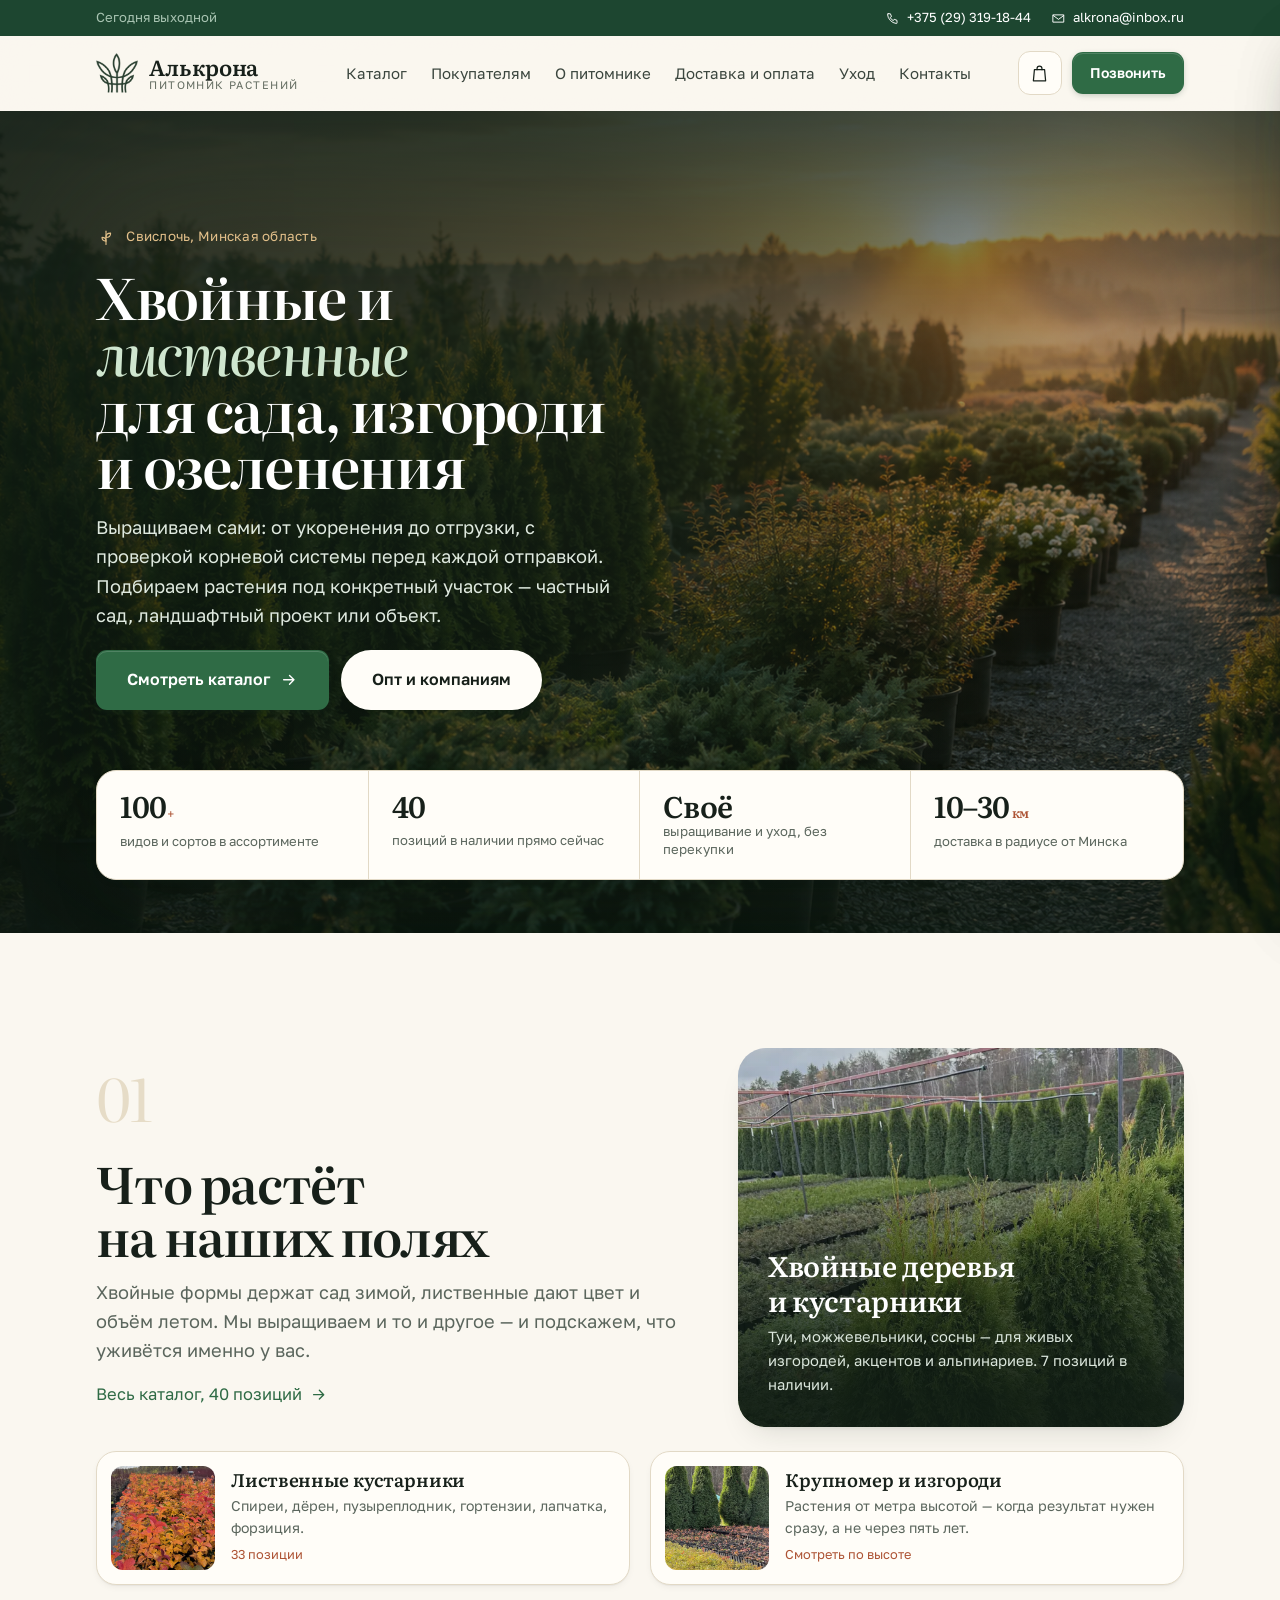
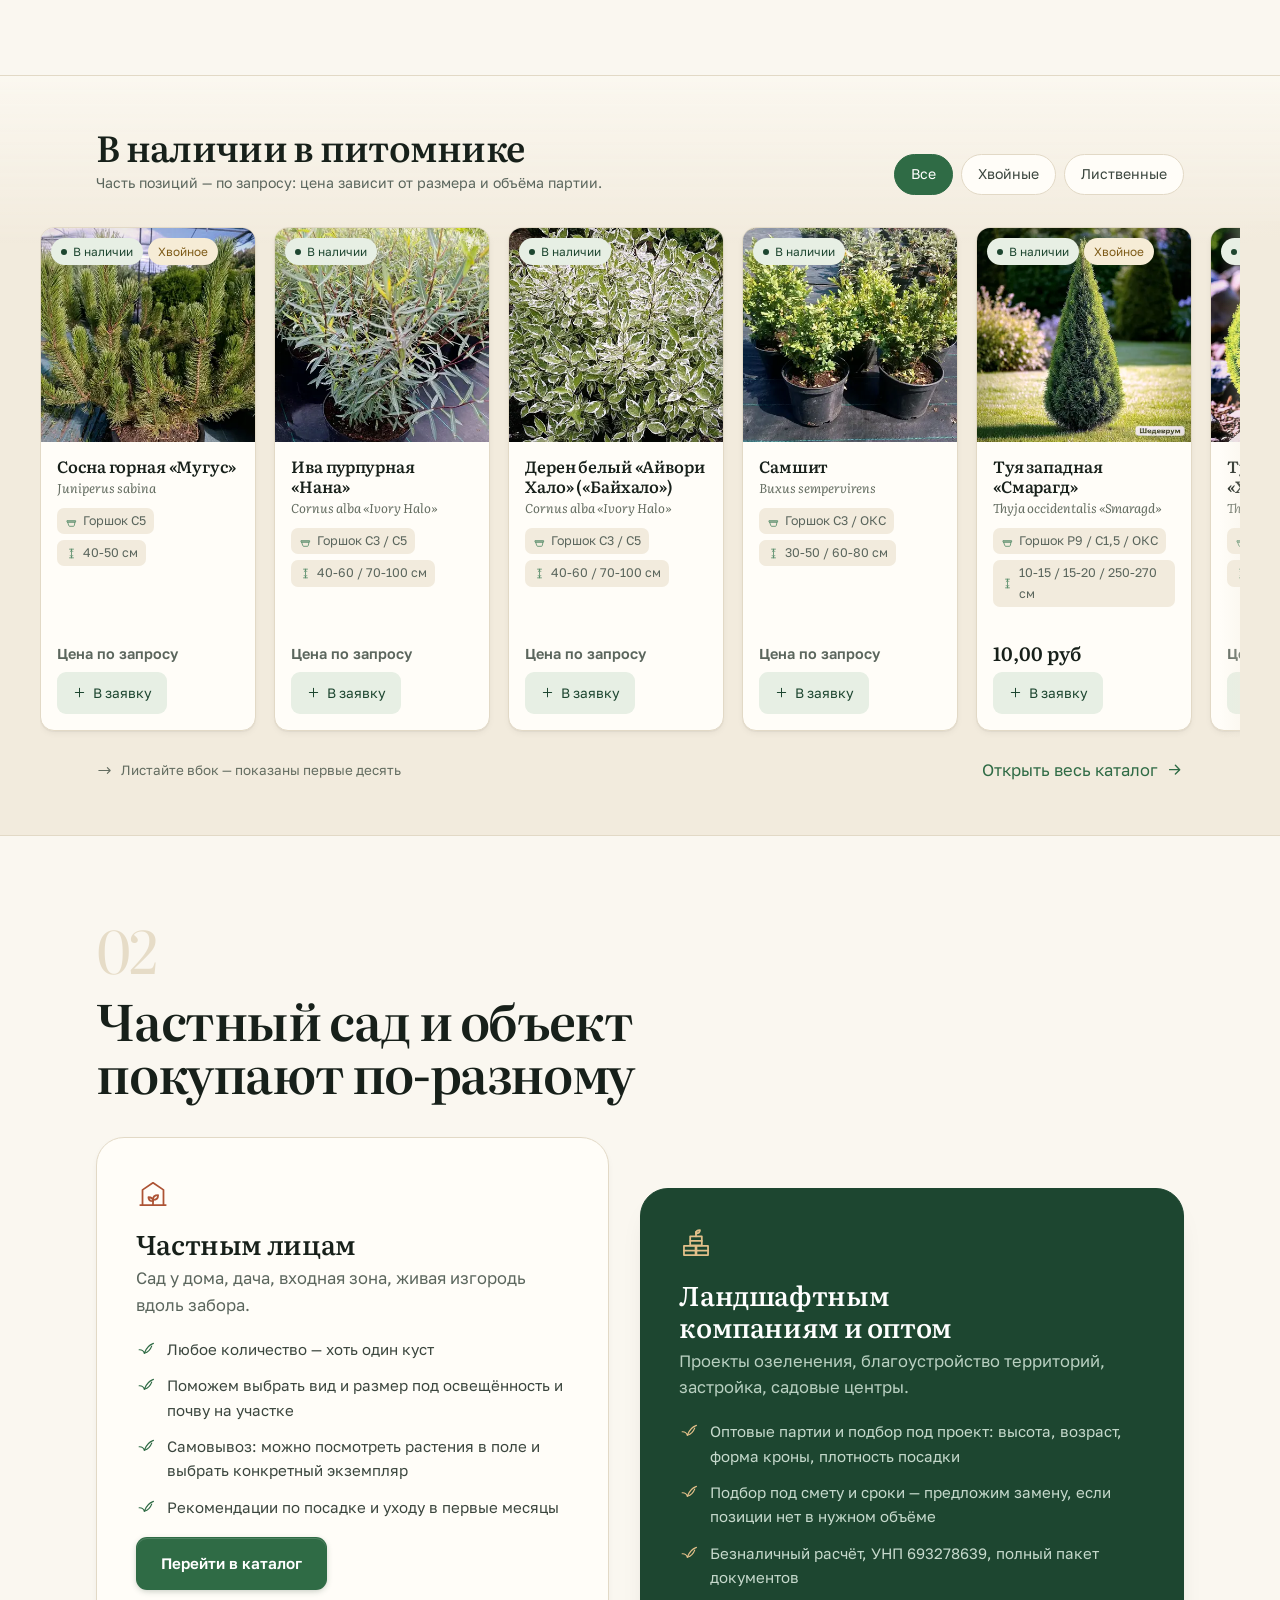
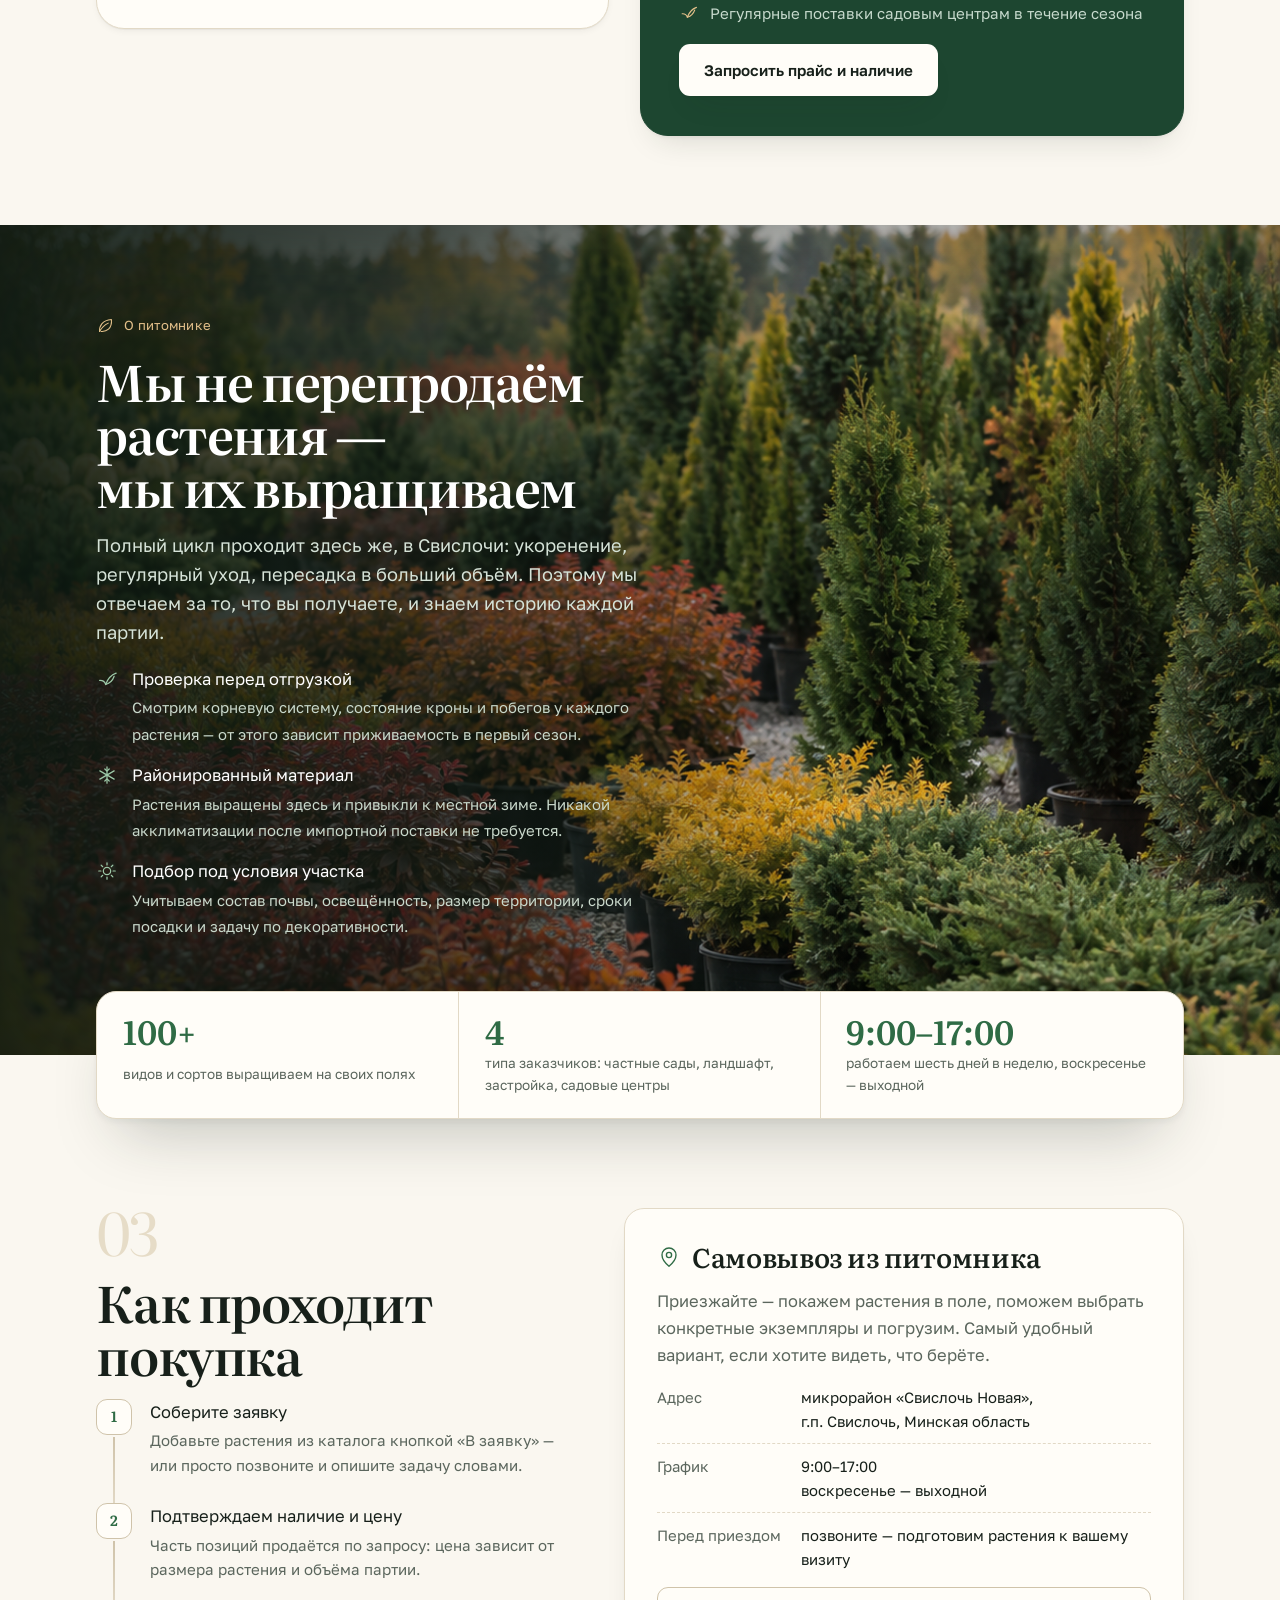
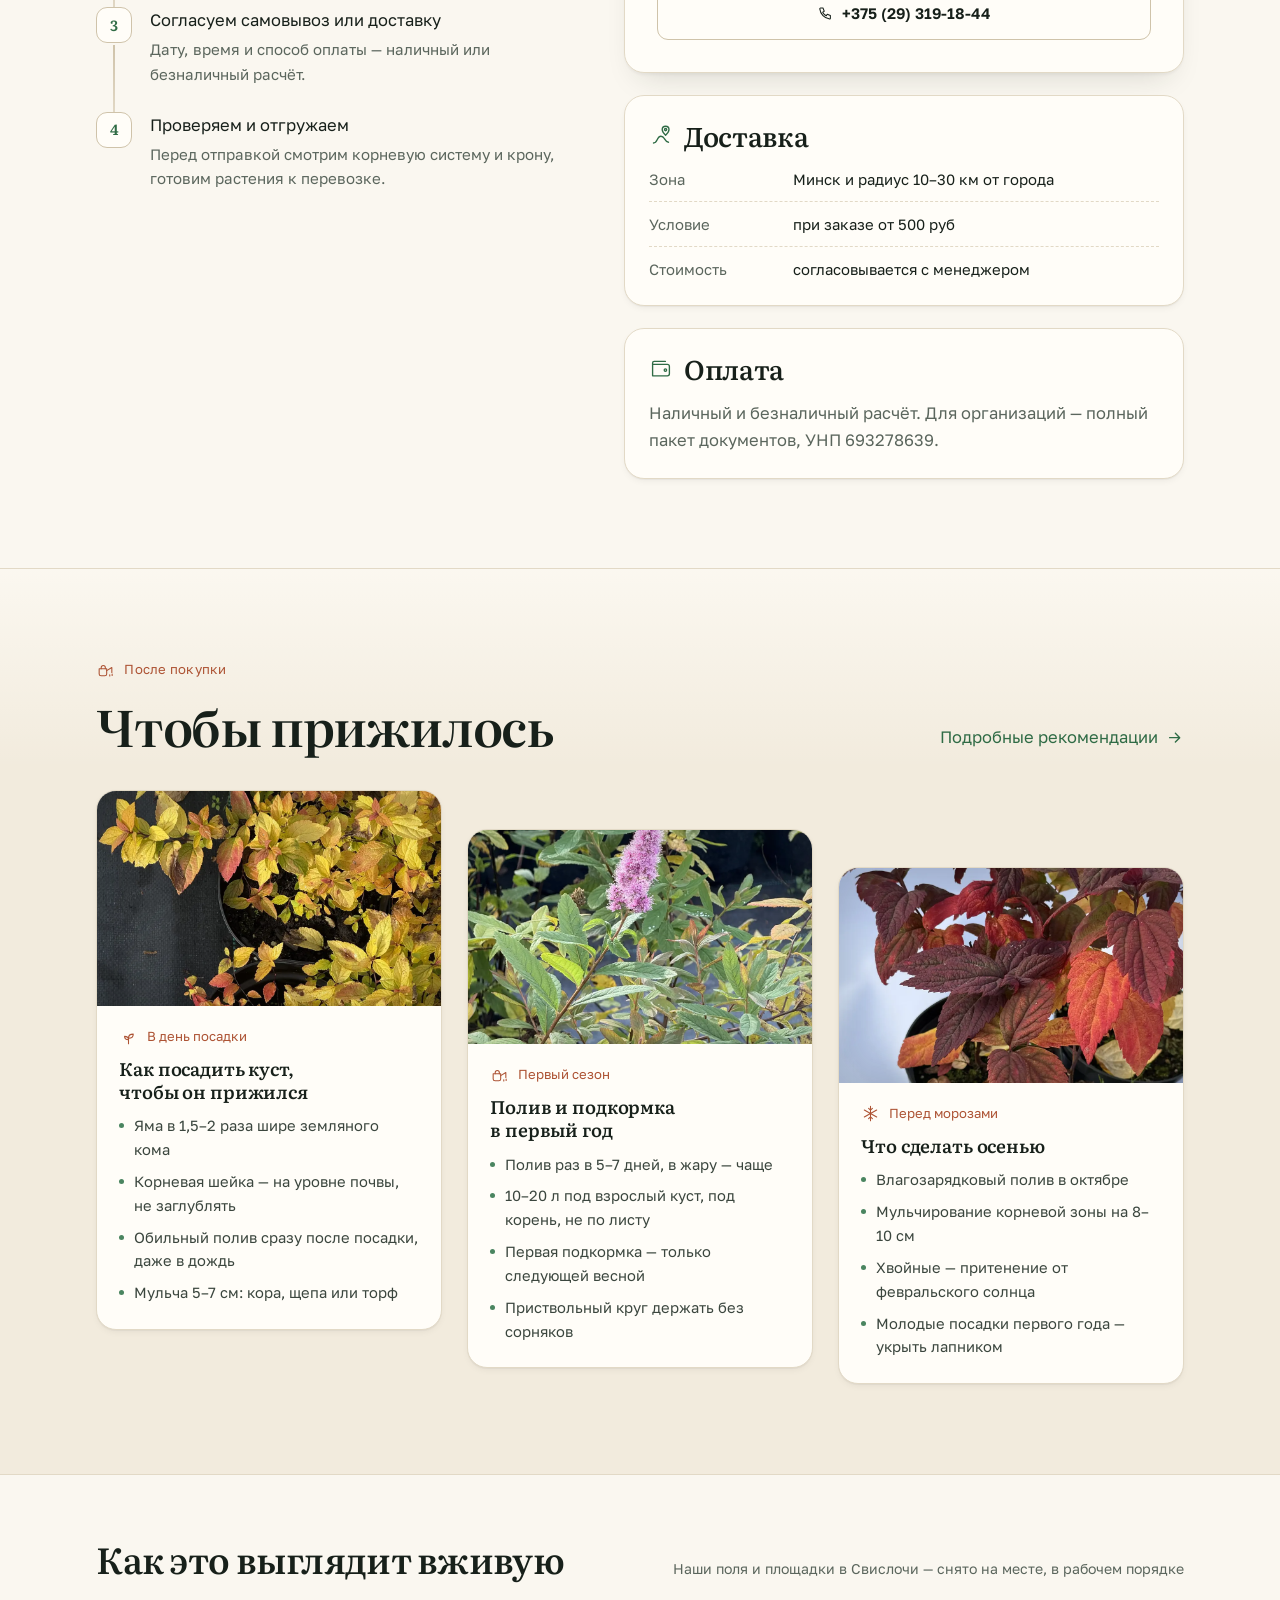
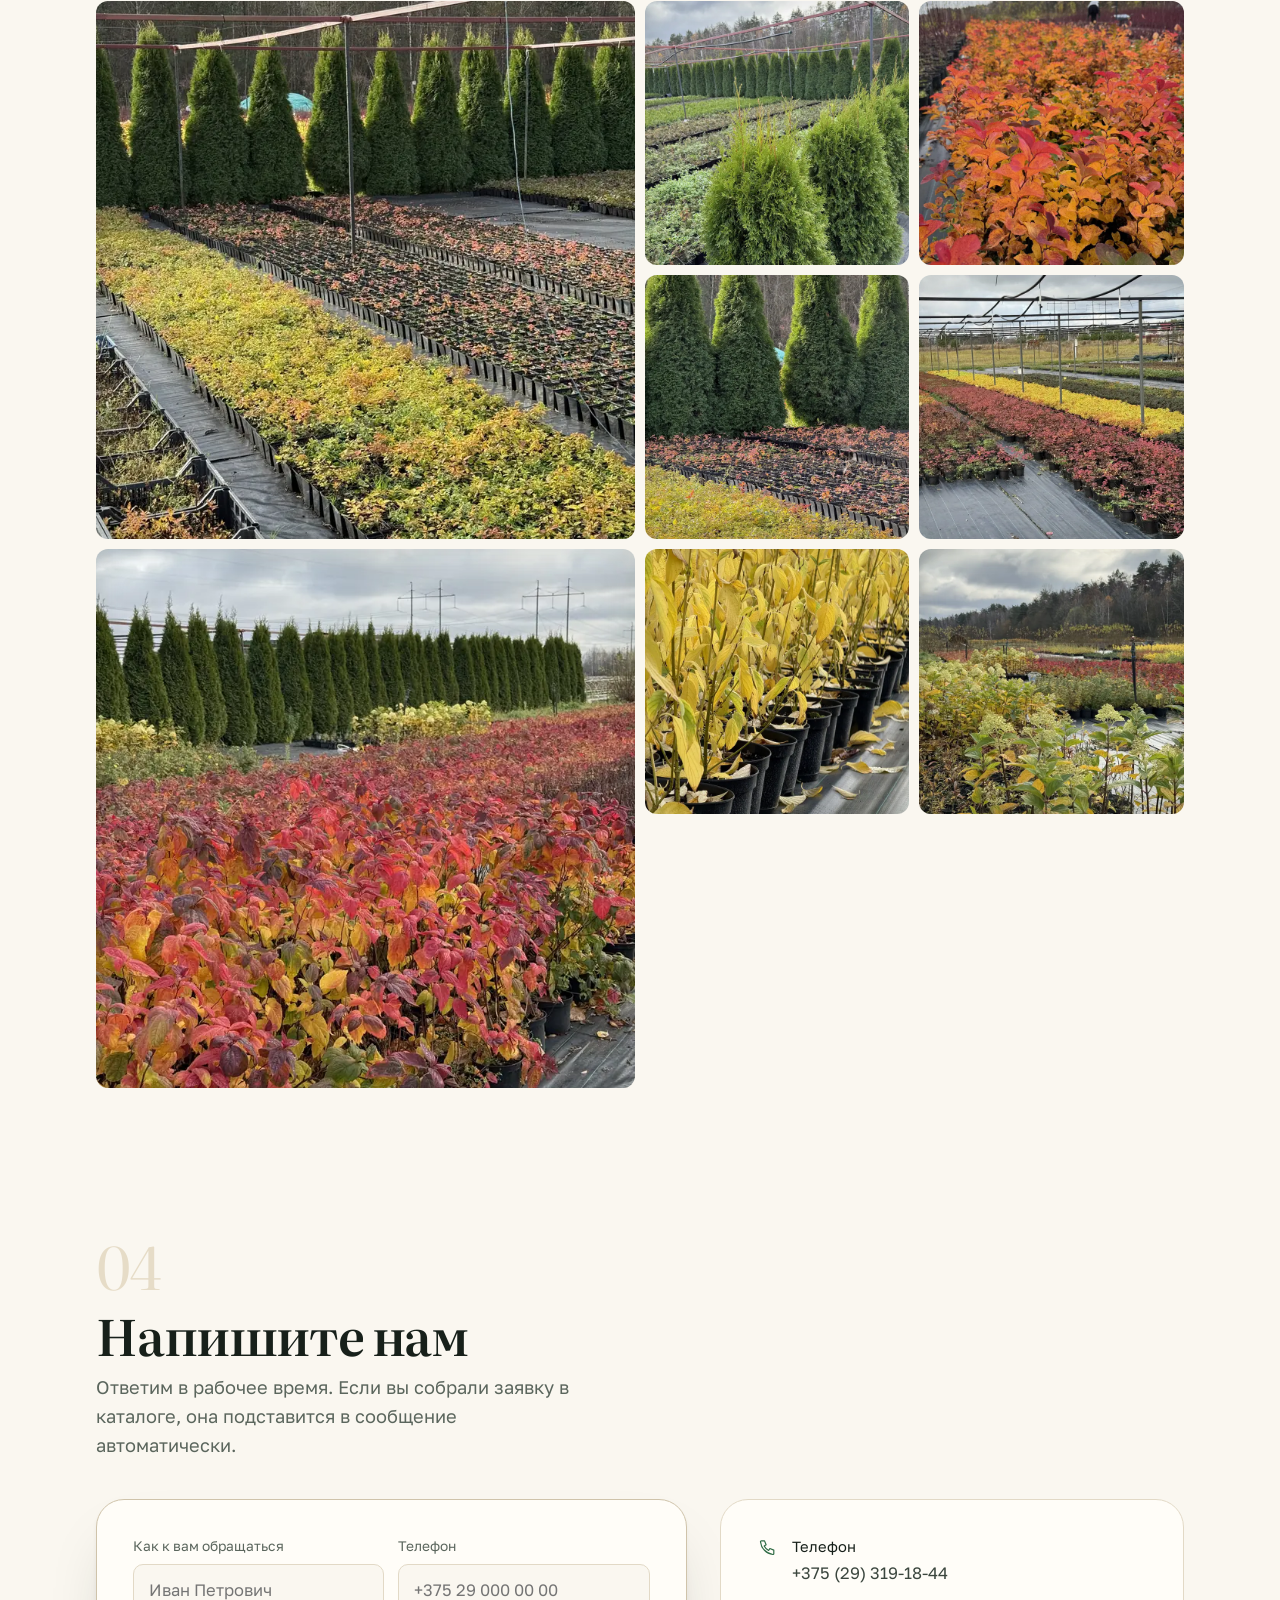
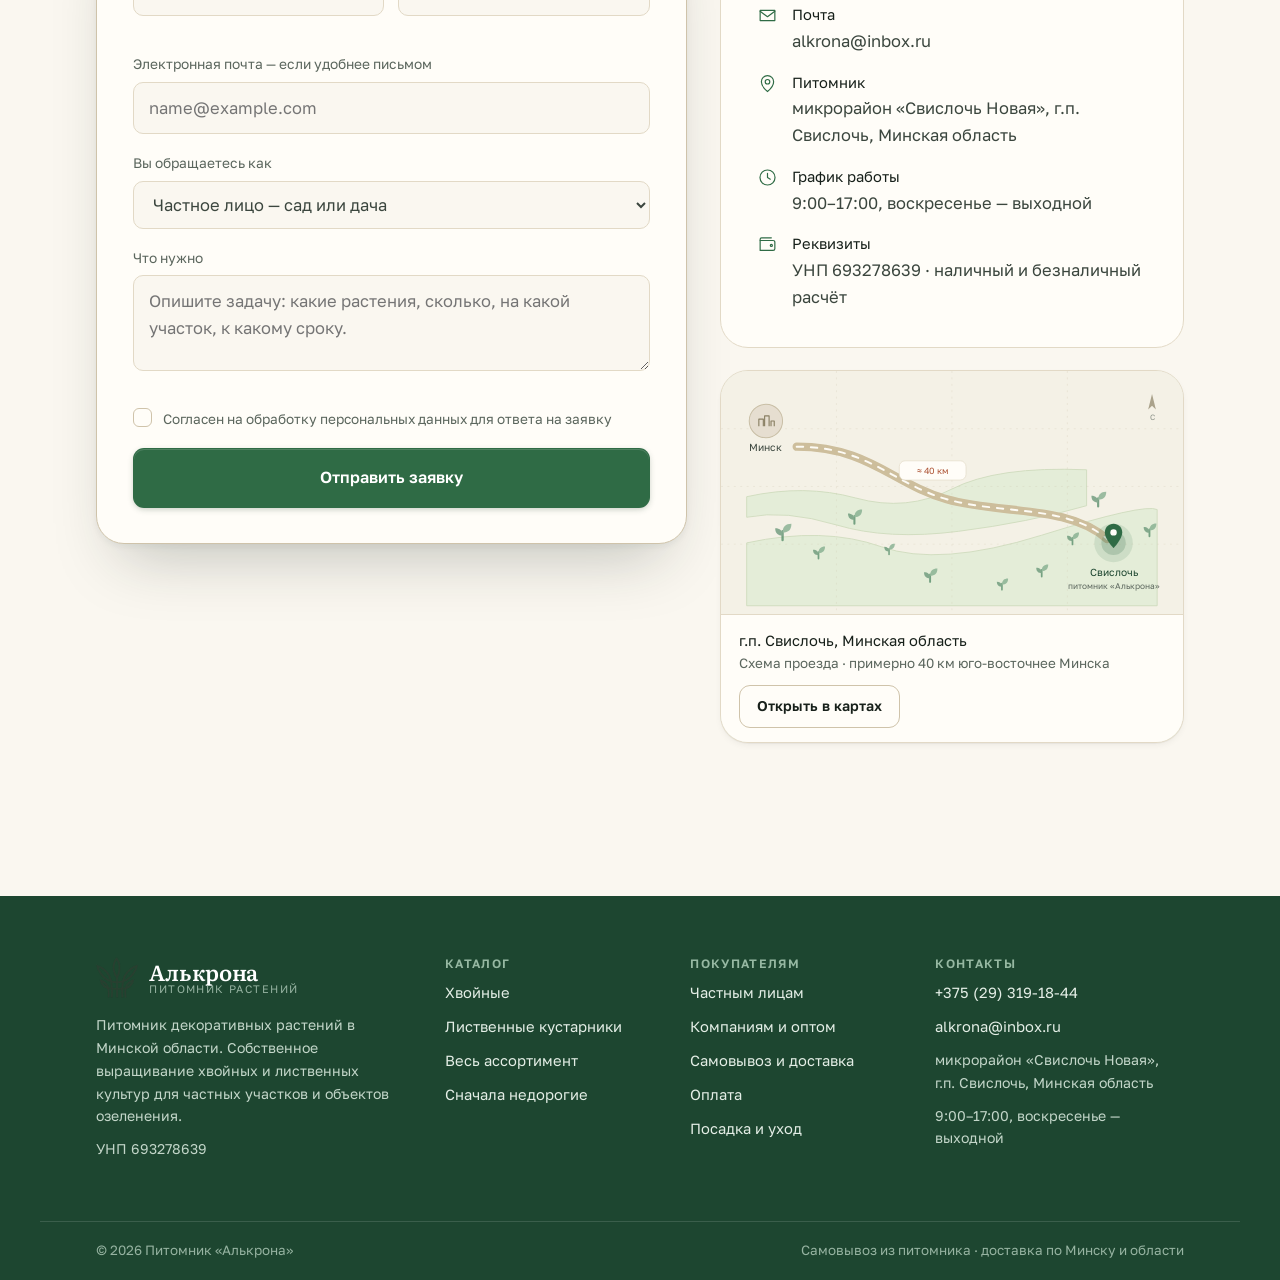
==== commit eab22dd1: "hero and about img replace" ====
--- a/index.html
+++ b/index.html
@@ -65,9 +65,9 @@
   <!-- ======================= ХИРО ======================= -->
   <section class="hero">
     <div class="hero-media">
-      <img src="assets/img/nursery/field-3894-w1920.webp"
-           srcset="assets/img/nursery/field-3894-w1200.webp 1200w,
-                   assets/img/nursery/field-3894-w1920.webp 1920w"
+      <img src="assets/img/hero_block.png"
+           srcset="assets/img/hero_block.png 1200w,
+                   assets/img/hero_block.png 1920w"
            sizes="100vw"
            alt="Ряды контейнерных растений в питомнике «Алькрона» под Свислочью"
            width="1920" height="1080" fetchpriority="high" decoding="async">
@@ -214,9 +214,9 @@
   <!-- ======================= О ПИТОМНИКЕ — полоса во всю ширину ======================= -->
   <section class="band" id="about">
     <div class="band-media">
-      <img src="assets/img/nursery/field-3942-w1920.webp"
-           srcset="assets/img/nursery/field-3942-w1200.webp 1200w,
-                   assets/img/nursery/field-3942-w1920.webp 1920w"
+      <img src="assets/img/about_block.png"
+           srcset="assets/img/about_block.png 1200w,
+                   assets/img/about_block.png 1920w"
            sizes="100vw"
            alt="Поля питомника «Алькрона» под Свислочью" width="1920" height="1080"
            loading="lazy" decoding="async">
